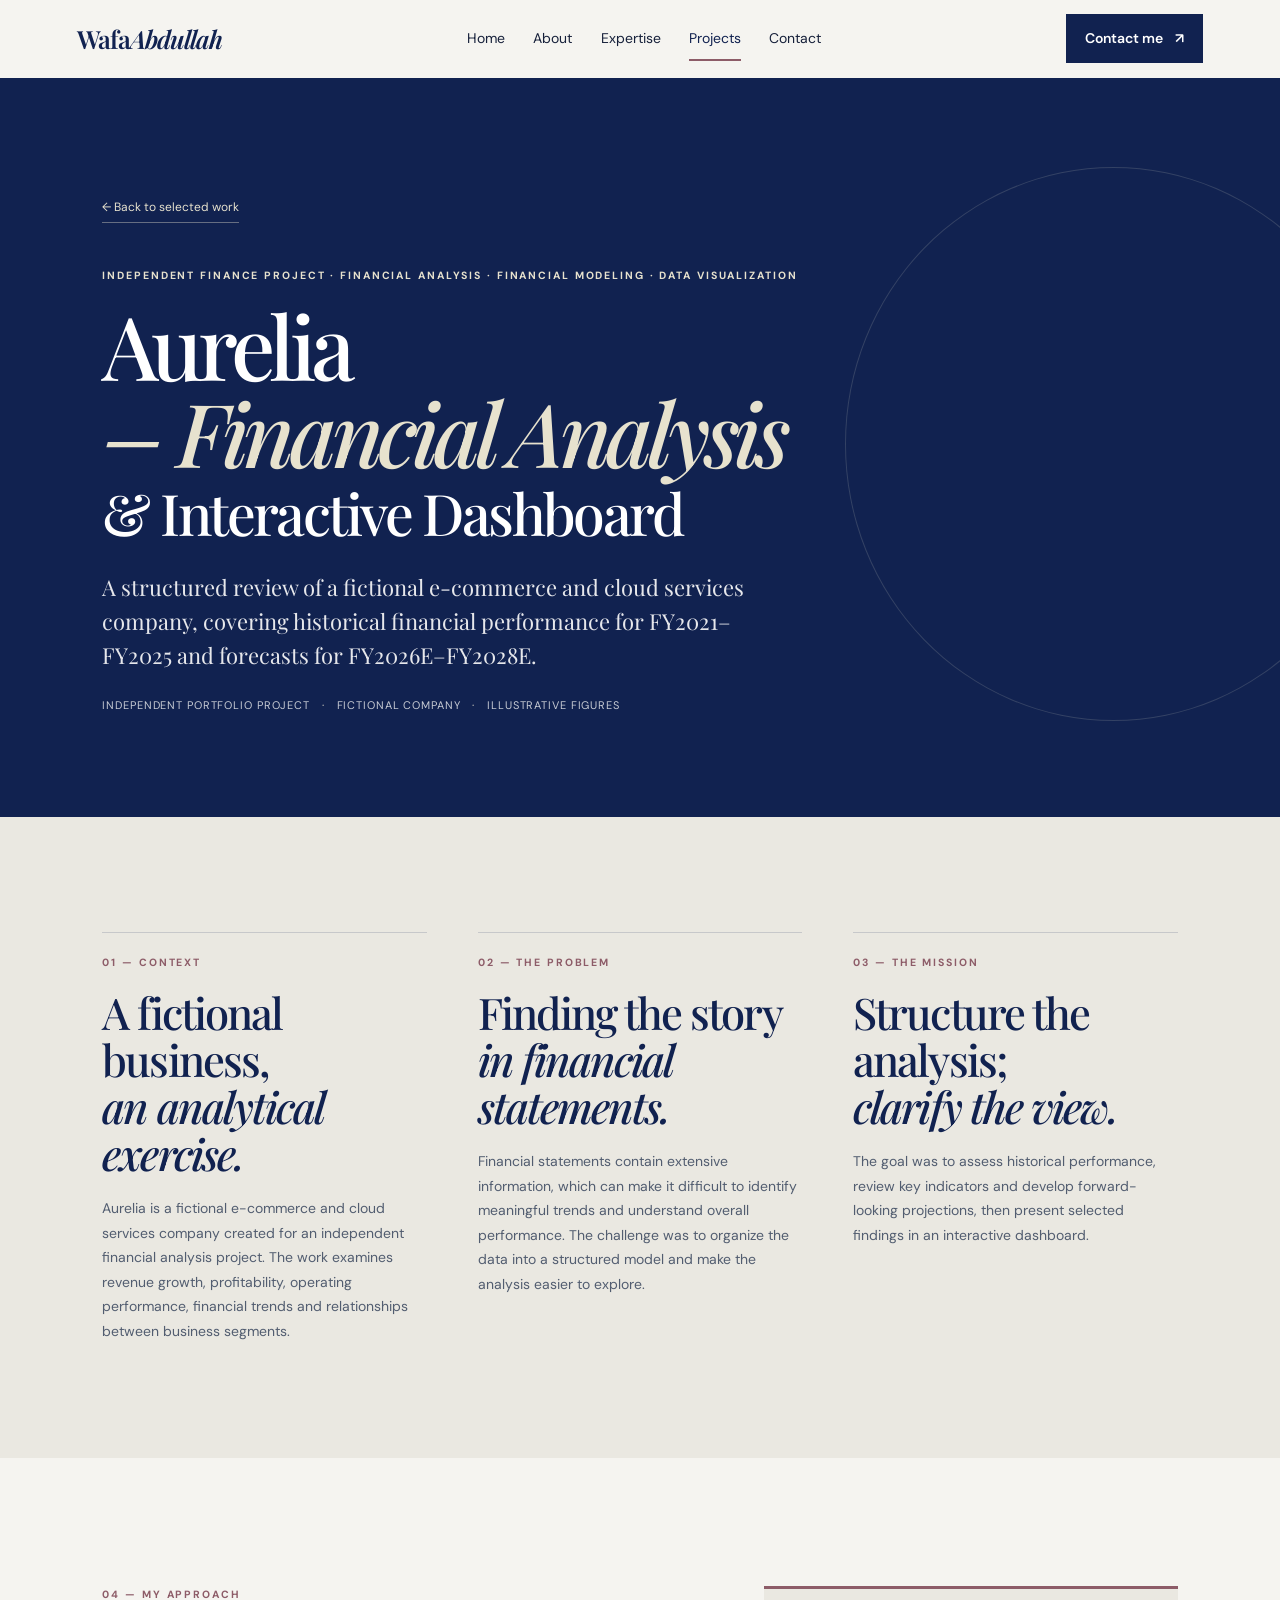
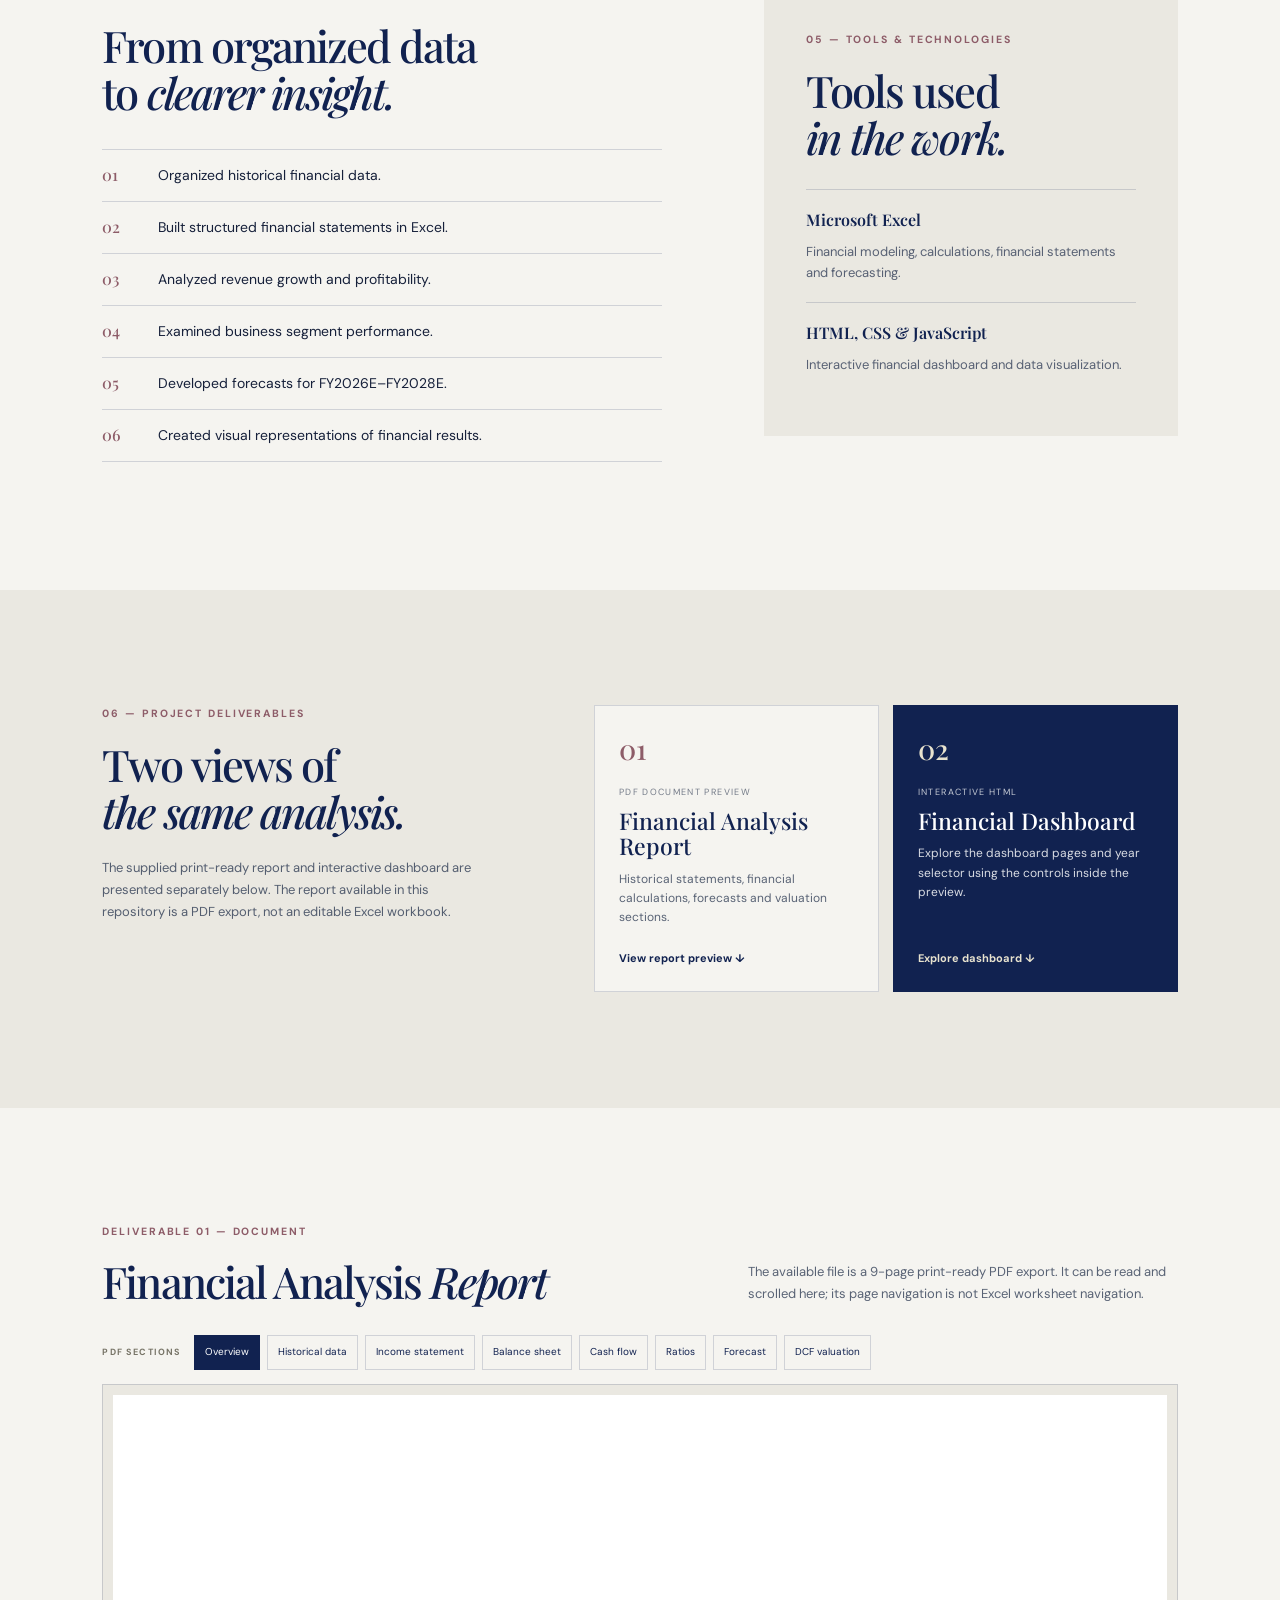
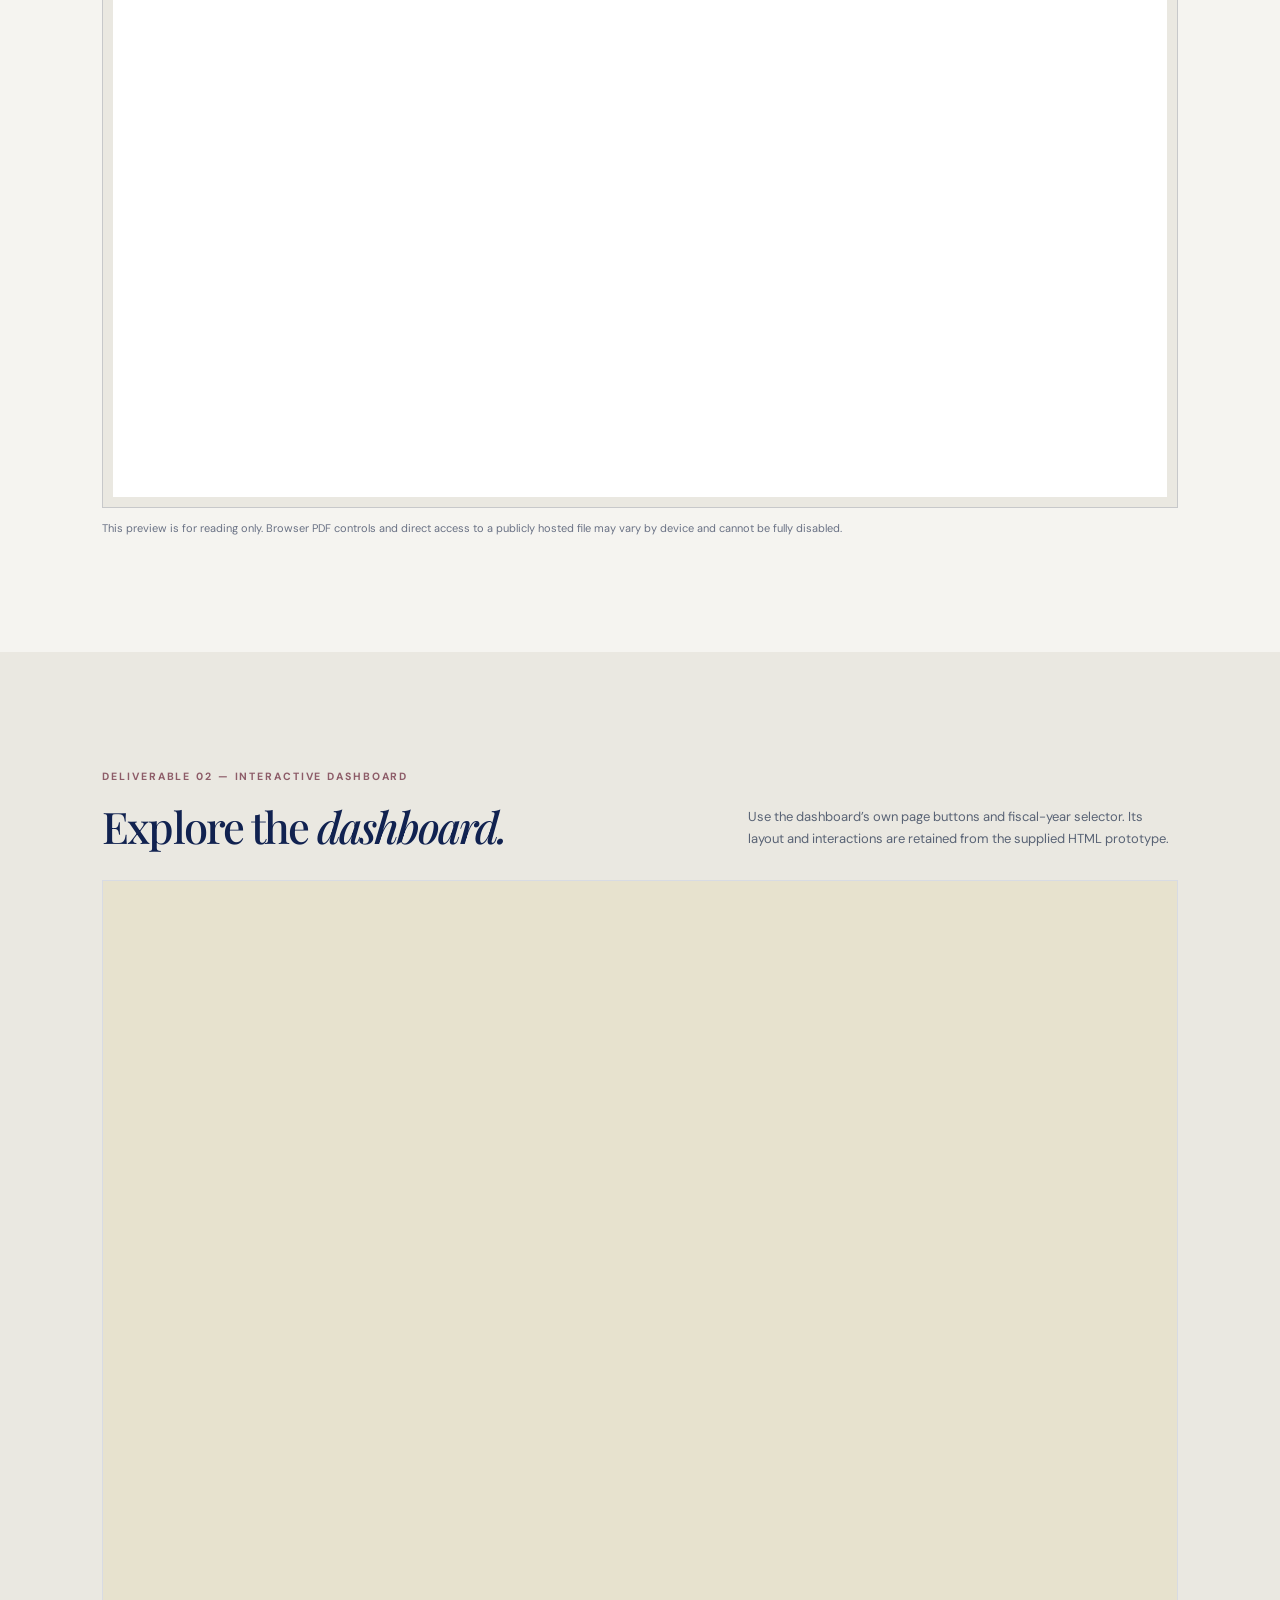
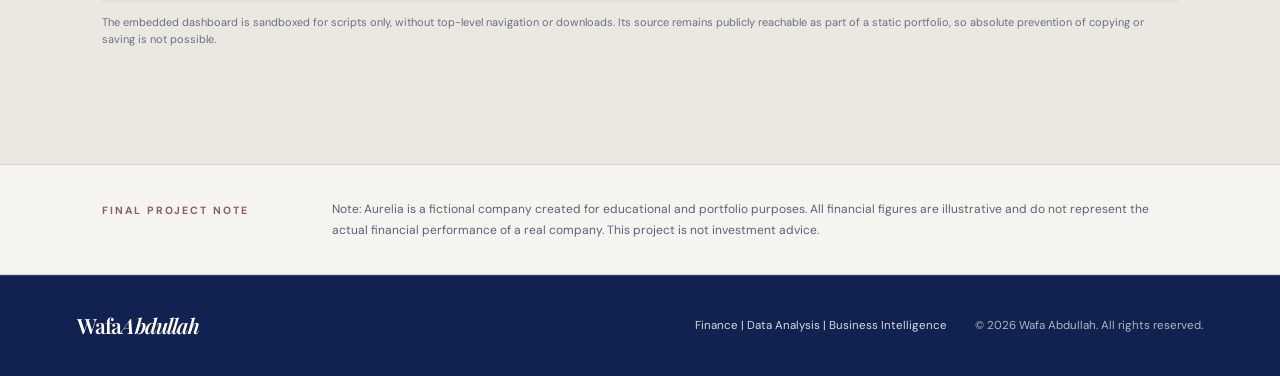
==== aurelia.html @ cee21c0c "Add Aurelia finance project and previews" ====
<!doctype html>
<html lang="en">
<head>
  <meta charset="UTF-8" />
  <meta name="viewport" content="width=device-width, initial-scale=1.0" />
  <meta name="description" content="Aurelia — an independent financial analysis and interactive dashboard project by Wafa Abdullah." />
  <meta name="theme-color" content="#112250" />
  <link rel="icon" href="data:image/svg+xml,%3Csvg xmlns='http://www.w3.org/2000/svg' viewBox='0 0 100 100'%3E%3Crect width='100' height='100' rx='16' fill='%23112250'/%3E%3Ctext x='50' y='62' text-anchor='middle' font-family='Georgia' font-size='45' fill='%23E7E2CE'%3EWA%3C/text%3E%3C/svg%3E" />
  <title>Aurelia — Financial Analysis &amp; Interactive Dashboard | Wafa Abdullah</title>
  <link rel="preconnect" href="https://fonts.googleapis.com" />
  <link rel="preconnect" href="https://fonts.gstatic.com" crossorigin />
  <link href="https://fonts.googleapis.com/css2?family=DM+Sans:opsz,wght@9..40,400;9..40,500;9..40,600;9..40,700&family=Playfair+Display:ital,wght@0,500;0,600;0,700;1,500&display=swap" rel="stylesheet" />
  <link rel="stylesheet" href="style.css" />
  <link rel="stylesheet" href="aurelia.css" />
</head>
<body class="aurelia-page">
  <a class="skip-link" href="#main">Skip to content</a>
  <header class="site-header" id="top">
    <a class="brand" href="index.html" aria-label="Wafa Abdullah, home">Wafa <span>Abdullah</span></a>
    <button class="menu-toggle" type="button" aria-expanded="false" aria-controls="project-nav"><span></span><span></span><span></span><span class="sr-only">Open menu</span></button>
    <nav id="project-nav" aria-label="Primary navigation">
      <a href="index.html#home">Home</a><a href="index.html#about">About</a><a href="index.html#expertise">Expertise</a><a class="active" href="index.html#projects">Projects</a><a href="index.html#contact">Contact</a>
    </nav>
    <a class="header-contact" href="index.html#contact">Contact me <span aria-hidden="true">↗</span></a>
  </header>

  <main id="main">
    <section class="aurelia-hero" aria-labelledby="project-title">
      <div class="aurelia-hero-inner">
        <a class="aurelia-back" href="index.html#projects">← Back to selected work</a>
        <p class="eyebrow light">Independent finance project · Financial Analysis · Financial Modeling · Data Visualization</p>
        <h1 id="project-title">Aurelia <em>– Financial Analysis</em><span>&amp; Interactive Dashboard</span></h1>
        <p class="aurelia-lead">A structured review of a fictional e-commerce and cloud services company, covering historical financial performance for FY2021–FY2025 and forecasts for FY2026E–FY2028E.</p>
        <p class="aurelia-context-line">Independent portfolio project <span>·</span> Fictional company <span>·</span> Illustrative figures</p>
      </div>
    </section>

    <section class="aurelia-overview" aria-label="Project context, problem and mission">
      <article><p class="eyebrow">01 — Context</p><h2>A fictional business,<br /><em>an analytical exercise.</em></h2><p>Aurelia is a fictional e-commerce and cloud services company created for an independent financial analysis project. The work examines revenue growth, profitability, operating performance, financial trends and relationships between business segments.</p></article>
      <article><p class="eyebrow">02 — The Problem</p><h2>Finding the story<br /><em>in financial statements.</em></h2><p>Financial statements contain extensive information, which can make it difficult to identify meaningful trends and understand overall performance. The challenge was to organize the data into a structured model and make the analysis easier to explore.</p></article>
      <article><p class="eyebrow">03 — The Mission</p><h2>Structure the analysis;<br /><em>clarify the view.</em></h2><p>The goal was to assess historical performance, review key indicators and develop forward-looking projections, then present selected findings in an interactive dashboard.</p></article>
    </section>

    <section class="aurelia-method" aria-label="Project approach and tools">
      <div class="aurelia-method-copy">
        <p class="eyebrow">04 — My Approach</p>
        <h2>From organized data<br />to <em>clearer insight.</em></h2>
        <ol class="approach-list">
          <li><span>01</span>Organized historical financial data.</li>
          <li><span>02</span>Built structured financial statements in Excel.</li>
          <li><span>03</span>Analyzed revenue growth and profitability.</li>
          <li><span>04</span>Examined business segment performance.</li>
          <li><span>05</span>Developed forecasts for FY2026E–FY2028E.</li>
          <li><span>06</span>Created visual representations of financial results.</li>
        </ol>
      </div>
      <aside class="tools-panel">
        <p class="eyebrow">05 — Tools &amp; Technologies</p>
        <h2>Tools used<br /><em>in the work.</em></h2>
        <div class="tool-item"><span>Microsoft Excel</span><p>Financial modeling, calculations, financial statements and forecasting.</p></div>
        <div class="tool-item"><span>HTML, CSS &amp; JavaScript</span><p>Interactive financial dashboard and data visualization.</p></div>
      </aside>
    </section>

    <section class="aurelia-deliverables" aria-labelledby="deliverables-title">
      <div class="aurelia-section-heading"><p class="eyebrow">06 — Project Deliverables</p><h2 id="deliverables-title">Two views of<br /><em>the same analysis.</em></h2><p>The supplied print-ready report and interactive dashboard are presented separately below. The report available in this repository is a PDF export, not an editable Excel workbook.</p></div>
      <div class="deliverable-cards">
        <a class="deliverable-card" href="#workbook-preview"><span class="deliverable-number">01</span><span class="deliverable-type">PDF document preview</span><strong>Financial Analysis Report</strong><span>Historical statements, financial calculations, forecasts and valuation sections.</span><span class="deliverable-link">View report preview ↓</span></a>
        <a class="deliverable-card deliverable-card-dark" href="#dashboard"><span class="deliverable-number">02</span><span class="deliverable-type">Interactive HTML</span><strong>Financial Dashboard</strong><span>Explore the dashboard pages and year selector using the controls inside the preview.</span><span class="deliverable-link">Explore dashboard ↓</span></a>
      </div>
    </section>

    <section class="preview-section workbook-section" id="workbook-preview" aria-labelledby="workbook-title">
      <div class="preview-heading">
        <div><p class="eyebrow">Deliverable 01 — Document</p><h2 id="workbook-title">Financial Analysis <em>Report</em></h2></div>
        <p>The available file is a 9-page print-ready PDF export. It can be read and scrolled here; its page navigation is not Excel worksheet navigation.</p>
      </div>
      <div class="pdf-page-nav" role="group" aria-label="Navigate PDF sections">
        <span>PDF sections</span>
        <button type="button" data-pdf-page="1" aria-pressed="true">Overview</button>
        <button type="button" data-pdf-page="2" aria-pressed="false">Historical data</button>
        <button type="button" data-pdf-page="4" aria-pressed="false">Income statement</button>
        <button type="button" data-pdf-page="5" aria-pressed="false">Balance sheet</button>
        <button type="button" data-pdf-page="6" aria-pressed="false">Cash flow</button>
        <button type="button" data-pdf-page="7" aria-pressed="false">Ratios</button>
        <button type="button" data-pdf-page="8" aria-pressed="false">Forecast</button>
        <button type="button" data-pdf-page="9" aria-pressed="false">DCF valuation</button>
      </div>
      <div class="pdf-frame-shell">
        <iframe id="workbook-pdf" class="pdf-frame" src="assets/aurelia/financial-analysis.pdf#page=1&amp;toolbar=0&amp;navpanes=0" title="Aurelia financial analysis report PDF preview" loading="lazy" referrerpolicy="same-origin"></iframe>
      </div>
      <p class="preview-caption">This preview is for reading only. Browser PDF controls and direct access to a publicly hosted file may vary by device and cannot be fully disabled.</p>
    </section>

    <section class="preview-section dashboard-section" id="dashboard" aria-labelledby="dashboard-title">
      <div class="preview-heading">
        <div><p class="eyebrow">Deliverable 02 — Interactive dashboard</p><h2 id="dashboard-title">Explore the <em>dashboard.</em></h2></div>
        <p>Use the dashboard’s own page buttons and fiscal-year selector. Its layout and interactions are retained from the supplied HTML prototype.</p>
      </div>
      <div class="dashboard-viewport">
        <iframe class="dashboard-frame" src="assets/aurelia/dashboard.html" title="Interactive Aurelia financial dashboard" loading="lazy" sandbox="allow-scripts" referrerpolicy="no-referrer"></iframe>
      </div>
      <p class="preview-caption">The embedded dashboard is sandboxed for scripts only, without top-level navigation or downloads. Its source remains publicly reachable as part of a static portfolio, so absolute prevention of copying or saving is not possible.</p>
    </section>

    <section class="aurelia-note" aria-label="Project disclaimer">
      <p class="eyebrow">Final Project Note</p>
      <p>Note: Aurelia is a fictional company created for educational and portfolio purposes. All financial figures are illustrative and do not represent the actual financial performance of a real company. This project is not investment advice.</p>
    </section>
  </main>

  <footer class="aurelia-footer"><a class="brand" href="index.html">Wafa <span>Abdullah</span></a><p>Finance | Data Analysis | Business Intelligence</p><p>© <span id="year"></span> Wafa Abdullah. All rights reserved.</p></footer>

  <script>
    const menuButton = document.querySelector('.menu-toggle');
    const projectNav = document.getElementById('project-nav');
    menuButton.addEventListener('click', () => {
      const open = projectNav.classList.toggle('open');
      menuButton.setAttribute('aria-expanded', String(open));
    });
    projectNav.querySelectorAll('a').forEach(link => link.addEventListener('click', () => {
      projectNav.classList.remove('open');
      menuButton.setAttribute('aria-expanded', 'false');
    }));
    document.querySelector('.site-header').classList.toggle('scrolled', window.scrollY > 10);
    window.addEventListener('scroll', () => document.querySelector('.site-header').classList.toggle('scrolled', window.scrollY > 10), { passive: true });
    document.getElementById('year').textContent = new Date().getFullYear();
    const pdf = document.getElementById('workbook-pdf');
    document.querySelectorAll('[data-pdf-page]').forEach(button => button.addEventListener('click', () => {
      const page = button.dataset.pdfPage;
      pdf.src = `assets/aurelia/financial-analysis.pdf#page=${page}&toolbar=0&navpanes=0`;
      document.querySelectorAll('[data-pdf-page]').forEach(item => item.setAttribute('aria-pressed', String(item === button)));
    }));
  </script>
</body>
</html>
---- style.css ----
/* ==========================================================================
   Wafa Abdullah — portfolio design system
   Palette: light beige ground, dark navy type, muted dark-pink accent
   ========================================================================== */

:root {
  --navy: #112250;
  --navy-deep: #0b1838;
  --sapphire: #3b507d;
  --beige: #f5f4f0;
  --champagne: #e7e2ce;
  --taupe: #beb7a7;
  --rose: #8d5061;          /* muted dark pink accent */
  --rose-deep: #76404f;
  --rose-soft: rgba(141, 80, 97, .16);
  --ink: #16203a;
  --muted: #586174;
  --serif: "Playfair Display", Georgia, "Times New Roman", serif;
  --sans: "DM Sans", Arial, Helvetica, sans-serif;
  --line: rgba(17, 34, 80, .16);
  --shadow: 0 15px 40px rgba(17, 34, 80, .08);
  --header-h: 78px;
  --gutter: clamp(20px, 6vw, 120px);
}

*,
*::before,
*::after { box-sizing: border-box; }

html {
  scroll-behavior: smooth;
  -webkit-text-size-adjust: 100%;
  scroll-padding-top: calc(var(--header-h) + 18px);
}

section[id] { scroll-margin-top: calc(var(--header-h) + 18px); }

body {
  margin: 0;
  background: var(--beige);
  color: var(--ink);
  font-family: var(--sans);
  font-size: 16px;
  line-height: 1.65;
  overflow-x: hidden;
  -webkit-font-smoothing: antialiased;
  text-rendering: optimizeLegibility;
}

img, picture, svg { max-width: 100%; }
img { height: auto; }

a { color: inherit; text-decoration: none; }
button { font: inherit; color: inherit; }

h1, h2, h3, p { margin-top: 0; }
h1, h2, h3 { text-wrap: balance; }
p { text-wrap: pretty; }

:where(a, button, summary):focus-visible {
  outline: 3px solid var(--rose);
  outline-offset: 4px;
  border-radius: 2px;
}

.skip-link {
  position: absolute;
  left: -999px;
  z-index: 1000;
  background: #fff;
  color: var(--navy);
  padding: 12px 16px;
}
.skip-link:focus { left: 12px; top: 12px; }

.sr-only {
  position: absolute;
  width: 1px; height: 1px;
  padding: 0; margin: -1px;
  overflow: hidden;
  clip: rect(0, 0, 0, 0);
  white-space: nowrap;
  border: 0;
}

/* ------------------------------- header --------------------------------- */

.site-header {
  min-height: var(--header-h);
  display: flex;
  align-items: center;
  gap: 20px;
  padding: 0 var(--gutter);
  padding-top: env(safe-area-inset-top);
  position: sticky;
  top: 0;
  z-index: 100;
  background: rgba(245, 244, 240, .95);
  -webkit-backdrop-filter: blur(12px);
  backdrop-filter: blur(12px);
  border-bottom: 1px solid transparent;
  transition: border-color .25s ease, box-shadow .25s ease;
}
.site-header.scrolled {
  border-bottom-color: var(--line);
  box-shadow: 0 8px 24px rgba(17, 34, 80, .05);
}

.brand {
  display: inline-flex;
  align-items: center;
  min-height: 44px;
  font: 600 25px/1.1 var(--serif);
  letter-spacing: -.04em;
  color: var(--navy);
  white-space: nowrap;
}
.brand span { font-style: italic; }

.site-header nav {
  display: flex;
  gap: clamp(16px, 2.2vw, 36px);
  margin: auto;
}
.site-header nav a {
  font-size: 14px;
  position: relative;
  display: inline-flex;
  align-items: center;
  min-height: 44px;
  padding: 0;
  transition: color .2s ease;
}
.site-header nav a::after {
  content: "";
  position: absolute;
  bottom: 0; left: 0;
  width: 0; height: 1.5px;
  background: var(--rose);
  transition: width .25s ease;
}
.site-header nav a:hover,
.site-header nav a.active { color: var(--navy); }
.site-header nav a:hover::after,
.site-header nav a.active::after { width: 100%; }

.header-contact,
.btn {
  display: inline-flex;
  align-items: center;
  justify-content: center;
  gap: 12px;
  background: var(--navy);
  color: #fff;
  padding: 12px 18px;
  min-height: 46px;
  font-size: 14px;
  font-weight: 600;
  border: 1px solid var(--navy);
  transition: background .25s ease, border-color .25s ease, transform .25s ease;
}
.header-contact:hover,
.btn:hover {
  background: var(--sapphire);
  border-color: var(--sapphire);
  transform: translateY(-2px);
}
.header-contact { white-space: nowrap; }

.menu-toggle {
  display: none;
  background: none;
  border: 0;
  color: var(--navy);
  padding: 11px 10px;
  min-width: 44px;
  min-height: 44px;
  margin-left: auto;
  cursor: pointer;
  border-radius: 4px;
}
.menu-toggle span:not(.sr-only) {
  display: block;
  width: 25px;
  height: 1.75px;
  background: currentColor;
  margin: 5px 0;
  transition: transform .25s ease, opacity .2s ease;
}
.menu-toggle[aria-expanded="true"] span:nth-child(1) { transform: translateY(6.75px) rotate(45deg); }
.menu-toggle[aria-expanded="true"] span:nth-child(2) { opacity: 0; }
.menu-toggle[aria-expanded="true"] span:nth-child(3) { transform: translateY(-6.75px) rotate(-45deg); }

/* -------------------------------- hero ---------------------------------- */

.hero {
  background: var(--navy);
  color: #fff;
  position: relative;
  display: grid;
  grid-template-columns: minmax(0, 1.04fr) minmax(380px, .96fr);
  align-items: center;
  gap: clamp(28px, 4vw, 56px);
  padding: clamp(48px, 7vw, 104px) var(--gutter) clamp(56px, 8vw, 112px);
  overflow: hidden;
}
.hero-grid {
  position: absolute;
  inset: 0;
  background:
    linear-gradient(rgba(231, 226, 206, .045) 1px, transparent 1px),
    linear-gradient(90deg, rgba(231, 226, 206, .045) 1px, transparent 1px);
  background-size: 64px 64px;
  -webkit-mask-image: linear-gradient(to right, #000, transparent 82%);
  mask-image: linear-gradient(to right, #000, transparent 82%);
  pointer-events: none;
}
.hero-copy,
.hero-visual { position: relative; z-index: 1; min-width: 0; }

.eyebrow {
  font-size: 10.5px;
  text-transform: uppercase;
  letter-spacing: .18em;
  font-weight: 700;
  color: var(--rose);
  margin: 0 0 18px;
}
.eyebrow.light { color: var(--champagne); }

h1 {
  font: 500 clamp(50px, 6.6vw, 96px)/.92 var(--serif);
  letter-spacing: -.06em;
  margin: 0;
  color: #fff;
}
h1 em, h2 em { font-style: italic; font-weight: 500; }
h1 em { color: #fff; }

.hero-rule {
  width: 62px;
  border-top: 1.5px solid var(--rose);
  opacity: .9;
  margin: 26px 0;
}
.hero-role {
  font: 400 clamp(17px, 1.7vw, 21px)/1.4 var(--serif);
  color: var(--champagne);
  max-width: 46ch;
  margin-bottom: 20px;
}
.hero-text {
  max-width: 50ch;
  color: #e6e6e4;
  font-size: 15px;
  line-height: 1.72;
  margin-bottom: 0;
}
.hero-actions {
  margin-top: 30px;
  display: flex;
  flex-wrap: wrap;
  align-items: center;
  gap: 22px;
}
.btn-accent {
  background: var(--champagne);
  color: var(--navy);
  border-color: var(--champagne);
  padding: 14px 20px;
}
.btn-accent:hover { background: #fff; border-color: #fff; }

.text-link {
  font-size: 14px;
  font-weight: 700;
  border-bottom: 1px solid var(--navy);
  min-height: 44px;
  padding: 6px 0;
  display: inline-flex;
  align-items: center;
  gap: 10px;
  transition: gap .2s ease, border-color .2s ease;
}
.text-link:hover { gap: 15px; }
.text-link.light { border-color: var(--champagne); color: var(--champagne); }

.hero-social {
  display: flex;
  gap: 10px;
  margin-top: 34px;
}
.hero-social a {
  width: 44px;
  height: 44px;
  display: inline-flex;
  align-items: center;
  justify-content: center;
  border: 1px solid rgba(231, 226, 206, .35);
  color: var(--champagne);
  font-size: 15px;
  font-weight: 700;
  transition: background .22s ease, border-color .22s ease, color .22s ease;
}
.hero-social a:hover,
.hero-social a:focus-visible {
  background: var(--rose);
  border-color: var(--rose);
  color: #fff;
}

.hero-visual {
  display: flex;
  align-items: center;
  justify-content: center;
  padding: 14px 14px 96px;
  min-height: 0;
  isolation: isolate;
}
.hero-visual picture { display: block; max-width: 100%; }

.profile-photo {
  display: block;
  width: min(318px, 100%);
  height: auto;
  aspect-ratio: 31 / 40;
  object-fit: cover;
  object-position: 50% 2%;
  border-radius: 50% 50% 0 0 / 42% 42% 0 0;
  outline: 1px solid rgba(231, 226, 206, .6);
  outline-offset: 10px;
  box-shadow: 0 24px 55px rgba(0, 0, 0, .28);
  background: #d8d2c4;
}

.chart-card {
  position: absolute;
  background: rgba(245, 244, 240, .97);
  color: var(--navy);
  padding: 14px 15px;
  box-shadow: var(--shadow);
}
.chart-main {
  width: min(255px, 66%);
  right: 0;
  bottom: 22px;
  z-index: 2;
  animation: float 6s ease-in-out infinite;
  border-top: 2px solid var(--rose);
}
.chart-label {
  font-size: 9.5px;
  text-transform: uppercase;
  letter-spacing: .15em;
  font-weight: 700;
  margin-bottom: 4px;
  color: var(--rose);
}
.chart-main svg { width: 100%; height: auto; display: block; }
.grid-lines path { stroke: rgba(17, 34, 80, .12); stroke-width: 1; }
.area { fill: rgba(59, 80, 125, .13); }
.chart-line { fill: none; stroke: var(--sapphire); stroke-width: 3; }
.chart-dots circle { fill: var(--champagne); stroke: var(--navy); stroke-width: 2; }
.chart-years {
  font-size: 8px;
  display: flex;
  justify-content: space-between;
  color: #6a7182;
  margin-top: 2px;
}

.data-note {
  position: absolute;
  left: 0;
  bottom: 22px;
  display: flex;
  gap: 10px;
  align-items: flex-end;
  color: var(--champagne);
  font-size: 11px;
  letter-spacing: .05em;
  line-height: 1.35;
  z-index: 2;
}
.note-num { font: 500 34px/.8 var(--serif); color: var(--taupe); }

/* ---------------------------- intro strip -------------------------------- */

.intro-strip {
  display: grid;
  grid-template-columns: repeat(3, minmax(0, 1fr)) auto;
  gap: clamp(18px, 3vw, 36px);
  align-items: center;
  padding: 26px var(--gutter);
  border-bottom: 1px solid var(--line);
  background: linear-gradient(to bottom, #f8f7f4, var(--beige));
}
.intro-strip div { display: flex; flex-direction: column; gap: 3px; min-width: 0; }
.intro-strip span {
  font-size: 10px;
  letter-spacing: .12em;
  text-transform: uppercase;
  color: var(--rose);
  font-weight: 600;
}
.intro-strip strong { font: 500 16px/1.35 var(--serif); color: var(--navy); }
.download-cv {
  font-size: 13px;
  font-weight: 700;
  white-space: nowrap;
  display: inline-flex;
  align-items: center;
  gap: 8px;
  min-height: 44px;
  padding: 0 2px;
  border-bottom: 1px solid var(--rose-soft);
  color: var(--navy);
  transition: border-color .2s ease, color .2s ease;
}
.download-cv:hover { border-bottom-color: var(--rose); color: var(--rose); }
.download-cv span { font-size: 19px; line-height: 1; }

/* ------------------------------- sections -------------------------------- */

.section { padding: clamp(64px, 9vw, 132px) var(--gutter); }

.section-heading h2,
.contact h2 {
  font: 500 clamp(34px, 4.6vw, 62px)/1.04 var(--serif);
  letter-spacing: -.05em;
  margin: 0;
  color: var(--navy);
}

/* -------------------------------- about ---------------------------------- */

.about {
  display: grid;
  grid-template-columns: minmax(0, .85fr) minmax(0, 1fr);
  column-gap: clamp(32px, 10%, 150px);
  row-gap: clamp(44px, 6vw, 70px);
}
.about-content { max-width: 570px; }
.lead {
  font: 500 clamp(20px, 2vw, 25px)/1.4 var(--serif);
  color: var(--sapphire);
  letter-spacing: -.01em;
}
.about-content p:not(.lead) { color: var(--muted); }
.about-content .text-link { margin-top: 8px; }

.capability-row {
  grid-column: 1 / -1;
  display: grid;
  grid-template-columns: repeat(4, minmax(0, 1fr));
  border-top: 1px solid var(--line);
  border-bottom: 1px solid var(--line);
}
.capability-row article {
  padding: 26px 24px 26px 0;
  border-right: 1px solid var(--line);
  min-width: 0;
}
.capability-row article + article { padding-left: 24px; }
.capability-row article:last-child { border-right: 0; }
.capability-row span { color: var(--rose); font: 500 16px var(--serif); }
.capability-row h3 {
  font: 500 clamp(19px, 1.8vw, 22px)/1.2 var(--serif);
  margin: 18px 0 8px;
  color: var(--navy);
}
.capability-row p { font-size: 13.5px; line-height: 1.6; margin: 0; color: var(--muted); }

/* ------------------------------- expertise ------------------------------- */

.expertise {
  background: #eae8e1;
  display: grid;
  grid-template-columns: minmax(0, .75fr) minmax(0, 1.25fr);
  gap: clamp(32px, 8%, 120px);
  align-items: start;
}
.expertise-list { min-width: 0; }
.expertise-list details { border-top: 1px solid var(--line); }
.expertise-list details:last-child { border-bottom: 1px solid var(--line); }
.expertise-list summary {
  list-style: none;
  cursor: pointer;
  display: grid;
  grid-template-columns: 44px minmax(0, 1fr) 24px;
  align-items: center;
  gap: 4px;
  padding: 20px 0;
  min-height: 56px;
  transition: color .2s ease;
}
.expertise-list summary::-webkit-details-marker { display: none; }
.expertise-list summary:hover h3 { color: var(--rose); }
.expertise-list summary span { font: 500 15px var(--serif); color: var(--rose); }
.expertise-list summary h3 {
  font: 500 clamp(21px, 2.2vw, 27px)/1.2 var(--serif);
  margin: 0;
  color: var(--navy);
  transition: color .2s ease;
}
.expertise-list summary i {
  font-style: normal;
  font-size: 22px;
  line-height: 1;
  justify-self: end;
  color: var(--rose);
  transition: transform .25s ease;
}
.expertise-list details[open] summary i { transform: rotate(45deg); }
.detail-content {
  padding: 0 0 24px 44px;
  color: #4f5a6e;
  font-size: 14px;
}
.detail-content p { max-width: 58ch; margin-bottom: 16px; }
.tags { display: flex; flex-wrap: wrap; gap: 7px; }
.tags span {
  border: 1px solid rgba(17, 34, 80, .22);
  font-size: 11px;
  padding: 6px 9px;
  color: var(--navy);
  background: rgba(255, 255, 255, .35);
}

/* -------------------------------- projects ------------------------------- */

.projects-top {
  display: flex;
  align-items: flex-end;
  justify-content: space-between;
  gap: 30px;
  margin-bottom: clamp(32px, 4vw, 52px);
}
.project-filters {
  display: flex;
  flex-wrap: wrap;
  justify-content: flex-end;
  gap: 8px;
  max-width: 620px;
}
.filter {
  background: transparent;
  border: 1px solid var(--line);
  padding: 10px 13px;
  min-height: 44px;
  color: var(--navy);
  cursor: pointer;
  font-size: 11.5px;
  font-weight: 600;
  transition: background .2s ease, border-color .2s ease, color .2s ease;
}
.filter:hover { border-color: var(--rose); color: var(--rose); }
.filter.active {
  background: var(--rose);
  border-color: var(--rose);
  color: #fff;
}

.projects-grid {
  display: grid;
  grid-template-columns: repeat(3, minmax(0, 1fr));
  gap: 18px;
}
.project {
  border: 1px solid var(--line);
  background: rgba(255, 255, 255, .3);
  display: flex;
  flex-direction: column;
  min-width: 0;
  transition: box-shadow .3s ease, transform .3s ease, border-color .3s ease;
}
.project:hover {
  box-shadow: var(--shadow);
  transform: translateY(-5px);
  border-color: rgba(141, 80, 97, .3);
}
.empty-state {
  grid-column: 1 / -1;
  margin: 0;
  padding: 40px 24px;
  text-align: center;
  color: var(--muted);
  font-size: 14px;
  border: 1px dashed var(--line);
}
.project.featured {
  grid-column: span 2;
  display: grid;
  grid-template-columns: minmax(0, 1.05fr) minmax(0, .95fr);
  background: var(--navy);
  color: #fff;
  border: 0;
}
.project.featured .project-visual { order: 2; background: #e1ddd2; min-height: 100%; }

.project-visual {
  min-height: 190px;
  padding: 22px;
  position: relative;
  overflow: hidden;
  background: var(--champagne);
}
.project-visual .mini-label {
  font-size: 10px;
  text-transform: uppercase;
  letter-spacing: .15em;
  font-weight: 700;
  color: var(--navy);
}
.visual-bars {
  position: absolute;
  left: 25px; right: 25px; bottom: 25px;
  height: 112px;
  display: flex;
  align-items: flex-end;
  gap: 13px;
}
.visual-bars i { background: var(--navy); width: 18%; opacity: .85; }
.visual-bars i:nth-child(1) { height: 42%; }
.visual-bars i:nth-child(2) { height: 76%; background: var(--sapphire); }
.visual-bars i:nth-child(3) { height: 58%; }
.visual-bars i:nth-child(4) { height: 90%; background: var(--rose); }
.visual-bars i:nth-child(5) { height: 68%; }
.visual-grid {
  position: absolute;
  inset: 36px 24px 24px;
  background:
    linear-gradient(rgba(17, 34, 80, .12) 1px, transparent 1px),
    linear-gradient(90deg, rgba(17, 34, 80, .12) 1px, transparent 1px);
  background-size: 23px 23px;
}

.project-body {
  padding: 24px 22px;
  display: flex;
  flex-direction: column;
  flex: 1;
  min-width: 0;
}
.project-category {
  font-size: 10px;
  text-transform: uppercase;
  letter-spacing: .15em;
  color: var(--rose);
  font-weight: 700;
  text-transform: uppercase;
}
.featured .project-category { color: var(--champagne); }
.project h3 {
  font: 500 clamp(22px, 2.1vw, 27px)/1.16 var(--serif);
  letter-spacing: -.035em;
  margin: 12px 0 10px;
  color: var(--navy);
}
.featured h3 { color: #fff; }
.project p { font-size: 13.5px; line-height: 1.6; color: var(--muted); margin-bottom: 0; }
.featured p { color: #e2e4e8; }
.project-tools {
  display: flex;
  gap: 6px;
  flex-wrap: wrap;
  margin-top: auto;
  padding-top: 18px;
}
.project-tools span {
  font-size: 10px;
  padding: 5px 7px;
  border: 1px solid var(--line);
  color: var(--navy);
}
.featured .project-tools span {
  border-color: rgba(231, 226, 206, .4);
  color: var(--champagne);
}
.project-actions {
  display: flex;
  flex-wrap: wrap;
  gap: 18px;
  margin-top: 18px;
  font-size: 12.5px;
  font-weight: 700;
}
.project-actions a {
  border-bottom: 1px solid currentColor;
  padding-bottom: 2px;
  min-height: 44px;
  color: var(--navy);
  display: inline-flex;
  align-items: center;
  gap: 6px;
  transition: color .2s ease;
}
.project-actions a:hover { color: var(--rose); }
.featured .project-actions a { color: #fff; }
.featured .project-actions a:hover { color: var(--champagne); }

/* ------------------------------- analytics ------------------------------- */

.analytics { background: var(--navy); color: #fff; }
.analytics-intro {
  display: grid;
  grid-template-columns: minmax(0, 1fr) minmax(0, 1fr);
  grid-template-rows: auto auto;
  column-gap: clamp(24px, 8%, 110px);
  align-items: end;
  margin-bottom: clamp(32px, 4vw, 50px);
}
.analytics-intro > .eyebrow { grid-column: 1; }
.analytics-intro > h2 { grid-column: 1; grid-row: 2; color: #fff; }
.analytics-intro > p:last-child {
  grid-column: 2;
  grid-row: 2;
  color: #d7d9df;
  max-width: 50ch;
  font-size: 14px;
  margin-bottom: 0;
}
.analytics-board {
  background: #f0eee8;
  color: var(--navy);
  padding: clamp(18px, 3vw, 40px);
}
.board-header {
  display: flex;
  justify-content: space-between;
  flex-wrap: wrap;
  gap: 8px 14px;
  border-bottom: 1px solid var(--line);
  padding-bottom: 14px;
  font-size: 10px;
  text-transform: uppercase;
  letter-spacing: .12em;
  font-weight: 700;
  color: #6d7482;
}
.kpi-row {
  display: grid;
  grid-template-columns: repeat(3, minmax(0, 1fr));
  border-bottom: 1px solid var(--line);
}
.kpi-row > div { padding: 22px 18px 22px 0; min-width: 0; }
.kpi-row > div + div { padding-left: 22px; border-left: 1px solid var(--line); }
.kpi-row span,
.kpi-row small {
  display: block;
  font-size: 10px;
  text-transform: uppercase;
  letter-spacing: .1em;
  color: #687184;
}
.kpi-row strong {
  font: 500 clamp(30px, 3.6vw, 42px)/1.2 var(--serif);
  display: block;
  margin: 6px 0;
}
.kpi-row strong b { font-weight: 500; }
.large-chart { padding-top: 26px; }
.chart-title {
  display: flex;
  justify-content: space-between;
  align-items: center;
  flex-wrap: wrap;
  gap: 10px;
  font: 500 17px var(--serif);
}
.legend { font: 500 10px var(--sans); letter-spacing: .04em; color: #5c6575; }
.legend i {
  display: inline-block;
  width: 14px; height: 2px;
  background: var(--sapphire);
  vertical-align: middle;
  margin: 0 4px 2px 12px;
}
.legend .line-two { background: var(--rose); }
.large-chart svg {
  width: 100%;
  height: clamp(170px, 26vw, 270px);
  margin-top: 12px;
  display: block;
}
.chart-grid path { stroke: rgba(17, 34, 80, .12); stroke-width: 1; }
.revenue-area { fill: rgba(59, 80, 125, .14); }
.revenue-line,
.margin-line { fill: none; stroke: var(--sapphire); stroke-width: 3; }
.margin-line { stroke: var(--rose); stroke-dasharray: 7 7; opacity: .85; }
.point-set circle { fill: var(--champagne); stroke: var(--navy); stroke-width: 2; }
.chart-axis {
  display: flex;
  justify-content: space-between;
  gap: 2px;
  font-size: 10px;
  color: #687184;
  margin-top: 6px;
}

/* ------------------------------ credentials ------------------------------ */

.credentials {
  display: grid;
  grid-template-columns: minmax(0, .8fr) minmax(0, 1.2fr);
  gap: clamp(32px, 8%, 120px);
  align-items: start;
}
.credentials-wrap {
  display: grid;
  grid-template-columns: minmax(0, .8fr) minmax(0, 1.2fr);
  gap: 24px;
  min-width: 0;
}
.education-card {
  background: var(--champagne);
  padding: 26px;
  display: flex;
  flex-direction: column;
  border-top: 3px solid var(--rose);
}
.education-card h3 {
  font: 500 clamp(23px, 2.2vw, 28px)/1.18 var(--serif);
  margin: 22px 0 10px;
  color: var(--navy);
}
.education-card > p:not(.eyebrow) { font-size: 13.5px; color: #4f5664; }
.education-meta {
  margin-top: auto;
  padding-top: 16px;
  border-top: 1px solid rgba(17, 34, 80, .2);
  display: flex;
  justify-content: space-between;
  flex-wrap: wrap;
  gap: 6px 10px;
  font-size: 11.5px;
  font-weight: 700;
  color: var(--navy);
}
.cert-list { min-width: 0; }
.cert-list article {
  display: grid;
  grid-template-columns: 36px minmax(0, 1fr);
  gap: 4px;
  border-top: 1px solid var(--line);
  padding: 14px 0;
}
.cert-list article:last-child { border-bottom: 1px solid var(--line); }
.cert-list span { font: 500 14px var(--serif); color: var(--rose); }
.cert-list h3 { font-size: 14.5px; margin: 0; font-weight: 700; line-height: 1.4; color: var(--navy); }
.cert-list p { font-size: 12.5px; color: #697287; margin: 3px 0 0; }

/* -------------------------------- contact -------------------------------- */

.contact {
  background: var(--sapphire);
  color: #fff;
  padding: clamp(64px, 9vw, 132px) var(--gutter);
}
.contact-grid {
  display: grid;
  grid-template-columns: minmax(0, 1fr) minmax(0, 1fr);
  gap: clamp(32px, 8%, 120px);
}
.contact h2 { color: #fff; }
.contact .eyebrow { color: var(--champagne); }
.contact-grid > div > p:last-child {
  max-width: 46ch;
  color: #e1e4ec;
  margin-top: 24px;
  margin-bottom: 0;
}
.contact-details { min-width: 0; }
.contact-details a {
  display: grid;
  grid-template-columns: 84px minmax(0, 1fr) auto;
  gap: 14px;
  align-items: center;
  padding: 16px 0;
  min-height: 60px;
  border-top: 1px solid rgba(231, 226, 206, .3);
  transition: padding-left .2s ease, background .2s ease;
}
.contact-details a:last-child { border-bottom: 1px solid rgba(231, 226, 206, .3); }
.contact-details a:hover { padding-left: 8px; }
.contact-details span {
  font-size: 10px;
  letter-spacing: .12em;
  text-transform: uppercase;
  color: var(--champagne);
}
.contact-details strong {
  font: 500 clamp(14px, 1.4vw, 16px) var(--serif);
  overflow-wrap: anywhere;
  min-width: 0;
}
.contact-details i { font-style: normal; color: var(--champagne); }

/* -------------------------------- footer --------------------------------- */

footer {
  background: var(--navy);
  color: #fff;
  padding: 28px var(--gutter);
  padding-bottom: calc(28px + env(safe-area-inset-bottom));
  display: grid;
  grid-template-columns: auto minmax(0, 1fr) auto;
  align-items: center;
  gap: 12px 28px;
  border-top: 1px solid rgba(231, 226, 206, .18);
}
footer .brand { color: #fff; font-size: 21px; }
footer p { margin: 0; font-size: 11.5px; color: #d7dae1; }
footer p:last-child { color: #aeb5c2; }

/* ------------------------------- animation ------------------------------- */

.reveal {
  opacity: 0;
  transform: translateY(18px);
  transition: opacity .65s ease, transform .65s ease;
}
.reveal.visible { opacity: 1; transform: none; }

@keyframes float { 50% { transform: translateY(-9px); } }

/* ==========================================================================
   Responsive — tablet landscape / small laptop
   ========================================================================== */

@media (min-width: 901px) and (max-width: 1180px) {
  :root { --gutter: 5vw; }
  .site-header { gap: 14px; }
  .site-header nav { gap: 15px; }
  .site-header nav a { font-size: 13px; }
  .header-contact { padding-inline: 12px; font-size: 13px; }
  .hero { grid-template-columns: minmax(0, 1fr) minmax(300px, .85fr); }
  .credentials { grid-template-columns: 1fr; }
  .credentials-wrap { grid-template-columns: minmax(0, .8fr) minmax(0, 1.2fr); }
}

/* ==========================================================================
   Responsive — tablet portrait
   ========================================================================== */

@media (max-width: 900px) {
  :root { --header-h: 72px; --gutter: 32px; }

  .hero {
    grid-template-columns: minmax(0, 1.1fr) minmax(0, .9fr);
    gap: 26px;
    align-items: center;
    padding-block: 56px 64px;
  }
  .hero-visual { padding: 12px 12px 80px; }
  .profile-photo { width: min(250px, 100%); }
  .chart-main { width: min(220px, 78%); bottom: 14px; padding: 12px; }
  .data-note { display: none; }
  .hero-role { font-size: 17px; }
  .hero-text { font-size: 14.5px; }

  .intro-strip { grid-template-columns: repeat(2, minmax(0, 1fr)); gap: 18px 26px; }
  .download-cv { justify-self: start; }

  .about,
  .expertise,
  .credentials { grid-template-columns: 1fr; }
  .about { row-gap: 40px; }
  .about-content { max-width: 100%; }
  .credentials-wrap { grid-template-columns: minmax(0, .9fr) minmax(0, 1.1fr); }

  .capability-row article { padding: 20px 18px 20px 0; }
  .capability-row article + article { padding-left: 18px; }

  .projects-top { align-items: flex-start; flex-direction: column; gap: 24px; }
  .project-filters { justify-content: flex-start; max-width: 100%; }

  .analytics-intro { column-gap: 40px; }
  .analytics-intro > p:last-child { margin-top: 20px; }

  .contact-grid { gap: 44px; }
  footer { grid-template-columns: auto minmax(0, 1fr); row-gap: 6px; }
  footer p:last-child { grid-column: 1 / -1; }
}

/* ==========================================================================
   Responsive — phones (iPhone)
   ========================================================================== */

@media (max-width: 700px) {
  :root { --header-h: 64px; --gutter: 22px; }

  body { font-size: 15.5px; }

  .site-header { padding-inline: 20px; }
  .brand { font-size: 21px; }
  .header-contact { display: none; }
  .menu-toggle { display: block; }

  .site-header nav {
    display: none;
    position: absolute;
    top: 100%;
    left: 0;
    right: 0;
    margin: 0;
    padding: 10px 20px 18px;
    background: var(--beige);
    border-bottom: 1px solid var(--line);
    border-top: 1px solid var(--line);
    box-shadow: 0 18px 30px rgba(17, 34, 80, .1);
    flex-direction: column;
    gap: 0;
    max-height: calc(100vh - var(--header-h));
    overflow-y: auto;
    -webkit-overflow-scrolling: touch;
  }
  .site-header nav.open { display: flex; }
  .site-header nav a {
    padding: 13px 0;
    min-height: 48px;
    display: flex;
    align-items: center;
    font-size: 15px;
    border-bottom: 1px solid rgba(17, 34, 80, .08);
  }
  .site-header nav a:last-child { border-bottom: 0; }
  .site-header nav a::after { display: none; }
  .site-header nav a.active { color: var(--rose); font-weight: 600; }

  /* Hero: single column, photo centred beneath the copy */
  .hero {
    grid-template-columns: minmax(0, 1fr);
    gap: 34px;
    padding: 40px 22px 52px;
  }
  h1 { font-size: clamp(46px, 13vw, 62px); letter-spacing: -.05em; }
  .hero-rule { margin: 22px 0; }
  .hero-role { font-size: 17px; max-width: 34ch; }
  .hero-text { font-size: 14.5px; max-width: 100%; }
  .hero-actions { margin-top: 26px; gap: 18px; }
  .hero-actions .btn { flex: 1 1 auto; min-width: 190px; }
  .hero-social { margin-top: 28px; }
  .hero-social a { width: 46px; height: 46px; }

  .hero-visual {
    width: 100%;
    max-width: 360px;
    margin-inline: auto;
    padding: 12px 10px 92px;
  }
  .profile-photo {
    width: min(268px, 82%);
    outline-offset: 8px;
    margin-inline: auto;
  }
  .chart-main {
    width: min(202px, 70%);
    right: 0;
    bottom: 8px;
    padding: 11px 12px;
  }
  .chart-label { font-size: 8.5px; }
  .chart-years { font-size: 7px; }

  .intro-strip { padding: 22px; gap: 16px 20px; }
  .intro-strip strong { font-size: 15px; }
  .download-cv { min-height: 46px; }

  .section { padding: 60px 22px; }
  .section-heading h2,
  .contact h2 { font-size: clamp(31px, 8.6vw, 44px); }

  .lead { font-size: 20px; }

  .capability-row { grid-template-columns: repeat(2, minmax(0, 1fr)); }
  .capability-row article { padding: 18px 14px 18px 0; }
  .capability-row article + article { padding-left: 14px; }
  .capability-row article:nth-child(2n) { border-right: 0; padding-right: 0; }
  .capability-row article:nth-child(2) { padding-left: 14px; }
  .capability-row article:nth-child(odd) { padding-left: 0; }
  .capability-row article:nth-child(n + 3) { border-top: 1px solid var(--line); }
  .capability-row h3 { margin-top: 12px; }

  .expertise-list summary { grid-template-columns: 34px minmax(0, 1fr) 20px; padding: 17px 0; }
  .expertise-list summary h3 { font-size: 20px; }
  .expertise-list summary i { font-size: 20px; }
  .detail-content { padding: 0 0 20px 34px; font-size: 13.5px; }
  .tags span { font-size: 10.5px; padding: 5px 8px; }

  .project-filters {
    gap: 8px;
    margin-inline: 0;
    padding: 0;
    overflow: visible;
    flex-wrap: wrap;
    max-width: 100%;
  }
  .filter { flex: 0 0 auto; min-height: 44px; padding: 10px 14px; }

  .projects-grid { grid-template-columns: minmax(0, 1fr); gap: 16px; }
  .project.featured {
    grid-column: span 1;
    display: flex;
    flex-direction: column;
  }
  .project.featured .project-visual { order: 0; min-height: 180px; }
  .project-visual { min-height: 170px; }
  .project-body { padding: 22px 20px; }
  .project h3 { font-size: 23px; }
  .project-actions { gap: 14px; font-size: 13px; }
  .project-actions a { min-height: 44px; align-items: center; }

  .analytics-intro { display: block; }
  .analytics-intro > p:last-child { margin-top: 20px; max-width: 100%; }
  .analytics-board { padding: 18px 16px; }
  .board-header { font-size: 9px; letter-spacing: .1em; }
  .kpi-row { grid-template-columns: minmax(0, 1fr); }
  .kpi-row > div { padding: 14px 0; }
  .kpi-row > div + div { border-left: 0; border-top: 1px solid var(--line); padding-left: 0; }
  .kpi-row strong { font-size: 30px; margin: 4px 0; }
  .chart-title { font-size: 14px; }
  .legend { display: none; }
  .chart-axis { font-size: 9px; }

  .credentials-wrap { grid-template-columns: minmax(0, 1fr); gap: 20px; }
  .education-card { padding: 22px; min-height: 0; }
  .education-card h3 { margin-top: 18px; }
  .education-meta { margin-top: 20px; }

  .contact { padding: 60px 22px; }
  .contact-grid { gap: 36px; }
  .contact-details a { grid-template-columns: 72px minmax(0, 1fr) auto; gap: 12px; }
  .contact-details a:hover { padding-left: 0; }
  .contact-grid > div > p:last-child { margin-top: 18px; }

  footer {
    grid-template-columns: minmax(0, 1fr);
    gap: 6px;
    padding: 24px 22px calc(24px + env(safe-area-inset-bottom));
  }
  footer .brand { font-size: 19px; }
  footer p:last-child { grid-column: auto; }
}

/* ==========================================================================
   Responsive — narrow phones (iPhone SE / mini)
   ========================================================================== */

@media (max-width: 420px) {
  :root { --gutter: 18px; }

  h1 { font-size: clamp(42px, 12.5vw, 54px); }
  .site-header { padding-inline: 18px; }
  .section { padding: 52px 18px; }
  .hero { padding: 34px 18px 46px; }
  .contact { padding: 52px 18px; }
  .intro-strip { padding: 20px 18px; }

  .hero-actions .btn { width: 100%; min-width: 0; }
  .profile-photo { width: min(240px, 84%); }
  .chart-main { width: min(178px, 74%); padding: 10px; }

  .contact-details a {
    grid-template-columns: minmax(0, 1fr) auto;
    row-gap: 2px;
    padding: 14px 0;
  }
  .contact-details span { grid-column: 1 / -1; }
  .contact-details strong { font-size: 14px; }

  .capability-row { grid-template-columns: minmax(0, 1fr); }
  .capability-row article,
  .capability-row article + article,
  .capability-row article:nth-child(2) { padding: 16px 0; border-right: 0; }
  .capability-row article + article { border-top: 1px solid var(--line); }

  footer { padding: 22px 18px calc(22px + env(safe-area-inset-bottom)); }
}

/* ---------------------------- reduced motion ----------------------------- */

@media (prefers-reduced-motion: reduce) {
  html { scroll-behavior: auto; }
  *, *::before, *::after {
    animation-duration: .01ms !important;
    animation-iteration-count: 1 !important;
    transition-duration: .01ms !important;
  }
  .reveal { opacity: 1; transform: none; }
  .chart-main { animation: none; }
}
---- aurelia.css ----
.aurelia-page{--rose:#8d5c68;--paper:#f5f4f0}.aurelia-hero{background:var(--navy);color:#fff;padding:clamp(58px,9vw,120px) clamp(22px,8vw,128px) clamp(66px,8vw,108px);position:relative;overflow:hidden}.aurelia-hero:after{content:"";position:absolute;right:-8vw;top:12%;width:42vw;height:75%;border:1px solid rgba(231,226,206,.16);border-radius:50%;pointer-events:none}.aurelia-hero-inner{max-width:1050px;position:relative;z-index:1}.aurelia-back{display:inline-block;color:var(--champagne);font-size:12px;margin-bottom:44px;border-bottom:1px solid rgba(231,226,206,.4);padding-bottom:4px}.aurelia-hero .eyebrow{max-width:800px}.aurelia-hero h1{font:500 clamp(45px,7vw,88px)/.98 var(--serif);letter-spacing:-.06em;max-width:1000px}.aurelia-hero h1 em{display:block;color:var(--champagne)}.aurelia-hero h1 span{display:block;font-size:.65em;letter-spacing:-.045em;margin-top:9px}.aurelia-lead{max-width:660px;margin:30px 0 0;color:#e6e7eb;font:400 clamp(17px,2vw,22px)/1.55 var(--serif)}.aurelia-context-line{margin:24px 0 0;color:#c7cbd4;font-size:11px;letter-spacing:.08em;text-transform:uppercase}.aurelia-context-line span{color:var(--champagne);padding:0 8px}.aurelia-overview{padding:clamp(64px,9vw,118px) clamp(22px,8vw,128px);display:grid;grid-template-columns:repeat(3,minmax(0,1fr));gap:clamp(24px,4vw,58px);background:#eae8e1}.aurelia-overview article{border-top:1px solid var(--line);padding-top:21px}.aurelia-overview h2,.aurelia-method h2,.aurelia-section-heading h2,.preview-heading h2{font:500 clamp(29px,3.4vw,45px)/1.08 var(--serif);letter-spacing:-.045em;color:var(--navy);margin:0 0 19px}.aurelia-overview article p:last-child{color:#525d70;font-size:14px;line-height:1.75;margin:0}.aurelia-method{padding:clamp(72px,10vw,132px) clamp(22px,8vw,128px);display:grid;grid-template-columns:1.15fr .85fr;gap:clamp(40px,8vw,120px);align-items:start}.aurelia-method-copy h2{margin-bottom:33px}.approach-list{padding:0;margin:0;list-style:none;border-top:1px solid var(--line)}.approach-list li{display:grid;grid-template-columns:44px 1fr;gap:12px;padding:14px 0;border-bottom:1px solid var(--line);font-size:14px}.approach-list li span{font:500 16px var(--serif);color:var(--rose)}.tools-panel{background:#eae8e1;padding:clamp(24px,4vw,42px);border-top:3px solid var(--rose)}.tools-panel h2{margin-bottom:28px}.tool-item{padding:18px 0;border-top:1px solid var(--line)}.tool-item>span{font:600 16px var(--serif);color:var(--navy)}.tool-item p{font-size:13px;color:#586174;margin:7px 0 0}.aurelia-deliverables{padding:clamp(68px,9vw,118px) clamp(22px,8vw,128px);background:#eae8e1;display:grid;grid-template-columns:.8fr 1.2fr;gap:clamp(35px,8vw,110px);align-items:start}.aurelia-section-heading>p:last-child{max-width:400px;color:#545e70;font-size:13px;line-height:1.7;margin-top:22px}.deliverable-cards{display:grid;grid-template-columns:repeat(2,minmax(0,1fr));gap:14px}.deliverable-card{background:var(--paper);min-height:270px;padding:24px;display:flex;flex-direction:column;border:1px solid var(--line);transition:transform .2s,box-shadow .2s}.deliverable-card:hover{transform:translateY(-3px);box-shadow:var(--shadow)}.deliverable-number{font:500 28px var(--serif);color:var(--rose)}.deliverable-type{font-size:9px;text-transform:uppercase;letter-spacing:.15em;color:#747b88;margin:18px 0 8px}.deliverable-card strong{font:500 23px/1.1 var(--serif);color:var(--navy)}.deliverable-card>span:nth-last-child(2){font-size:12px;line-height:1.6;color:#596375;margin-top:11px}.deliverable-link{margin-top:auto;padding-top:22px;color:var(--navy);font-size:11px;font-weight:700}.deliverable-card-dark{background:var(--navy);border-color:var(--navy)}.deliverable-card-dark .deliverable-number,.deliverable-card-dark .deliverable-link{color:var(--champagne)}.deliverable-card-dark .deliverable-type{color:#c4c9d3}.deliverable-card-dark strong{color:#fff}.deliverable-card-dark>span:nth-last-child(2){color:#d9dce3}.preview-section{padding:clamp(70px,9vw,118px) clamp(22px,8vw,128px);scroll-margin-top:96px}.preview-heading{display:flex;justify-content:space-between;align-items:end;gap:35px;margin-bottom:30px}.preview-heading h2{margin-bottom:0}.preview-heading>p{max-width:430px;color:#596375;font-size:13px;line-height:1.7;margin:0}.pdf-page-nav{display:flex;align-items:center;gap:7px;flex-wrap:wrap;margin-bottom:14px}.pdf-page-nav>span{font-size:9px;letter-spacing:.13em;text-transform:uppercase;font-weight:700;color:#777467;margin-right:6px}.pdf-page-nav button{border:1px solid var(--line);background:transparent;color:var(--navy);padding:8px 10px;font-size:10px;cursor:pointer}.pdf-page-nav button:hover,.pdf-page-nav button[aria-pressed="true"]{background:var(--navy);color:#fff;border-color:var(--navy)}.pdf-frame-shell{background:#eae8e1;padding:10px;border:1px solid var(--line)}.pdf-frame{display:block;width:100%;height:min(78vh,850px);min-height:520px;border:0;background:#fff}.preview-caption{font-size:11px;color:#697184;margin:12px 0 0;line-height:1.6}.dashboard-section{background:#eae8e1}.dashboard-viewport{overflow:auto;background:#fff;border:1px solid var(--line);overscroll-behavior:contain}.dashboard-frame{display:block;width:100%;min-width:980px;max-width:1280px;height:clamp(552px,56.25vw,720px);margin:0 auto;border:0;background:#e7e2ce}.aurelia-note{padding:34px clamp(22px,8vw,128px);display:grid;grid-template-columns:200px 1fr;gap:30px;border-top:1px solid var(--line);border-bottom:1px solid var(--line);background:var(--paper)}.aurelia-note .eyebrow{margin:3px 0;color:var(--rose)}.aurelia-note p:last-child{max-width:900px;margin:0;font-size:12px;line-height:1.7;color:#596375}.aurelia-footer{grid-template-columns:1fr auto auto}.aurelia-page .site-header.scrolled{box-shadow:0 5px 18px rgba(17,34,80,.05)}@media(max-width:900px){.aurelia-overview{grid-template-columns:1fr;gap:34px}.aurelia-overview article{max-width:720px}.aurelia-method,.aurelia-deliverables{grid-template-columns:1fr;gap:42px}.aurelia-section-heading>p:last-child{max-width:640px}.preview-heading{display:block}.preview-heading>p{margin-top:16px}.deliverable-cards{max-width:760px}}@media(max-width:650px){.aurelia-hero{padding:46px 23px 62px}.aurelia-back{margin-bottom:34px}.aurelia-hero h1{font-size:clamp(43px,13vw,62px)}.aurelia-context-line{font-size:9px;line-height:1.8}.aurelia-context-line span{padding:0 3px}.aurelia-overview,.aurelia-method,.aurelia-deliverables,.preview-section{padding:68px 22px}.deliverable-cards{grid-template-columns:1fr}.deliverable-card{min-height:235px}.pdf-page-nav{align-items:flex-start}.pdf-page-nav>span{width:100%;margin-bottom:4px}.pdf-page-nav button{min-height:38px}.pdf-frame{height:70vh;min-height:480px}.dashboard-frame{margin:0;height:552px}.aurelia-note{grid-template-columns:1fr;gap:10px;padding:27px 22px}.aurelia-footer{grid-template-columns:1fr;gap:10px}}
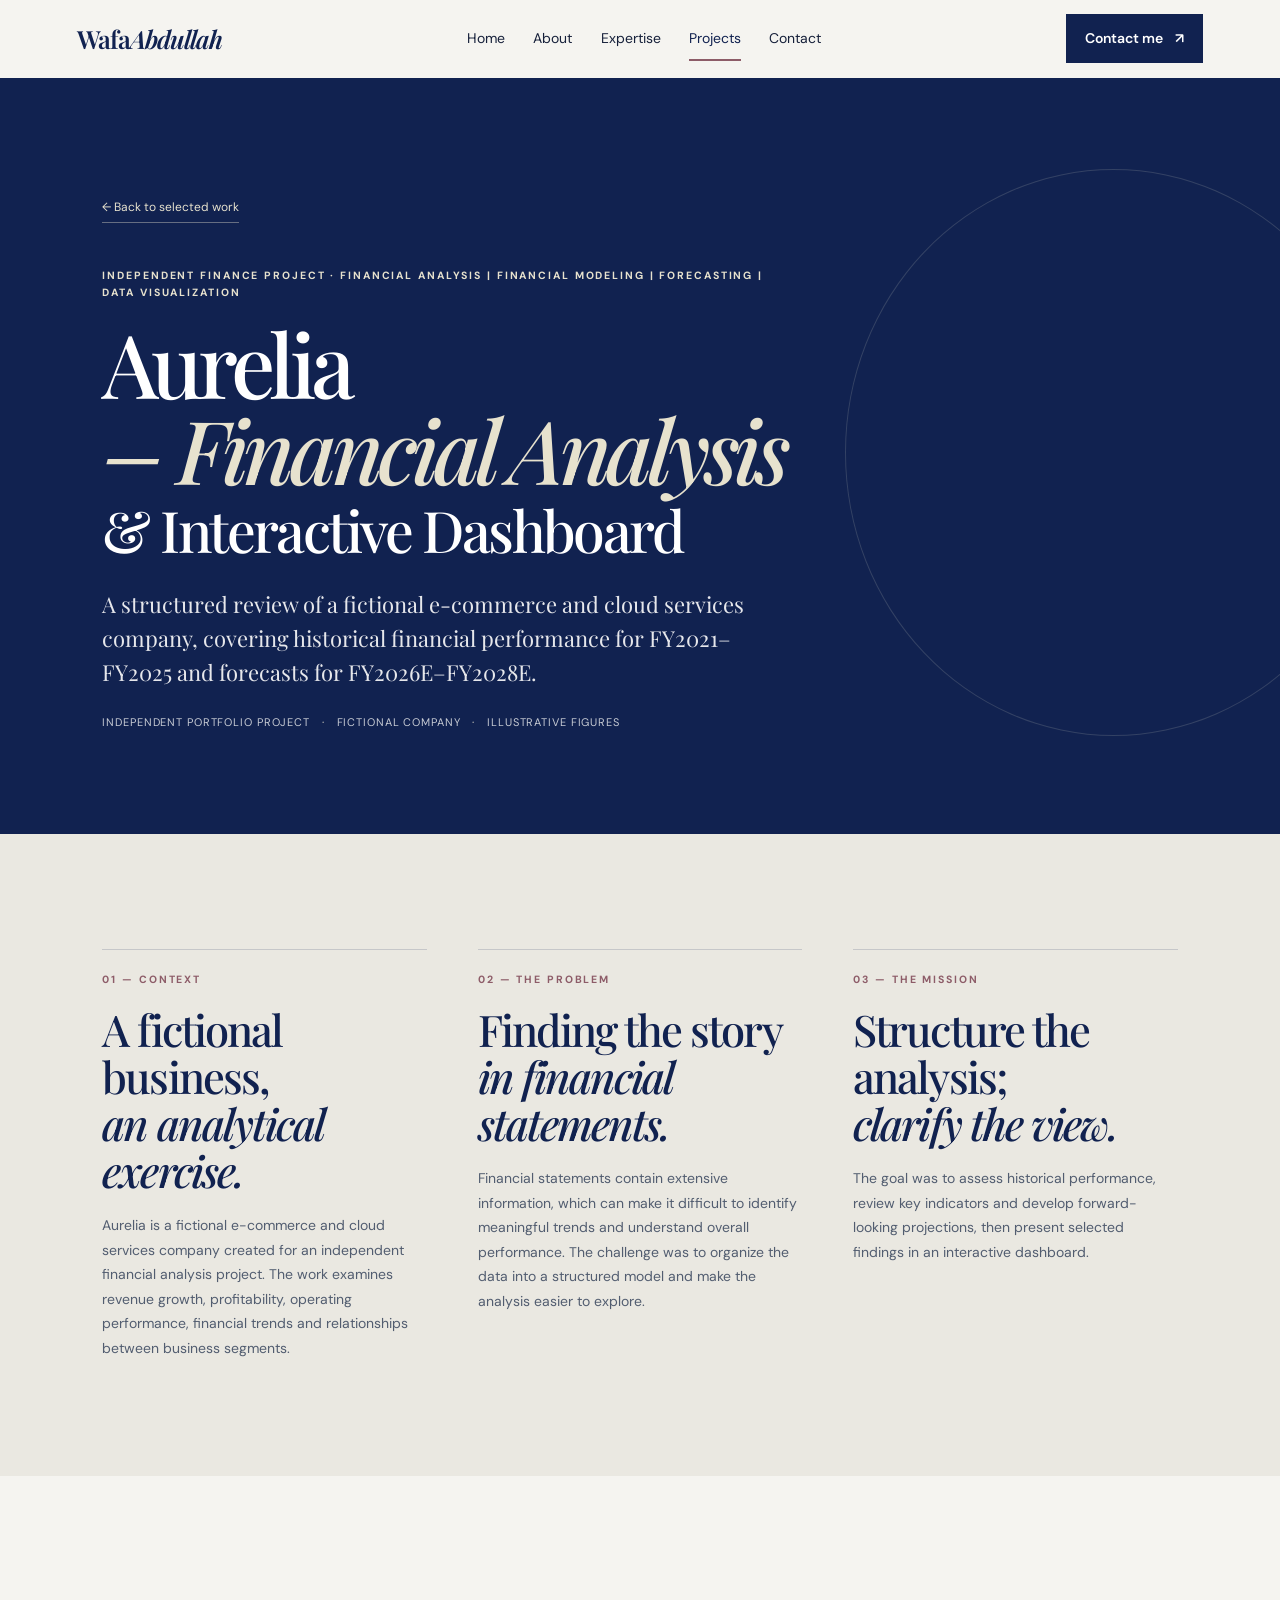
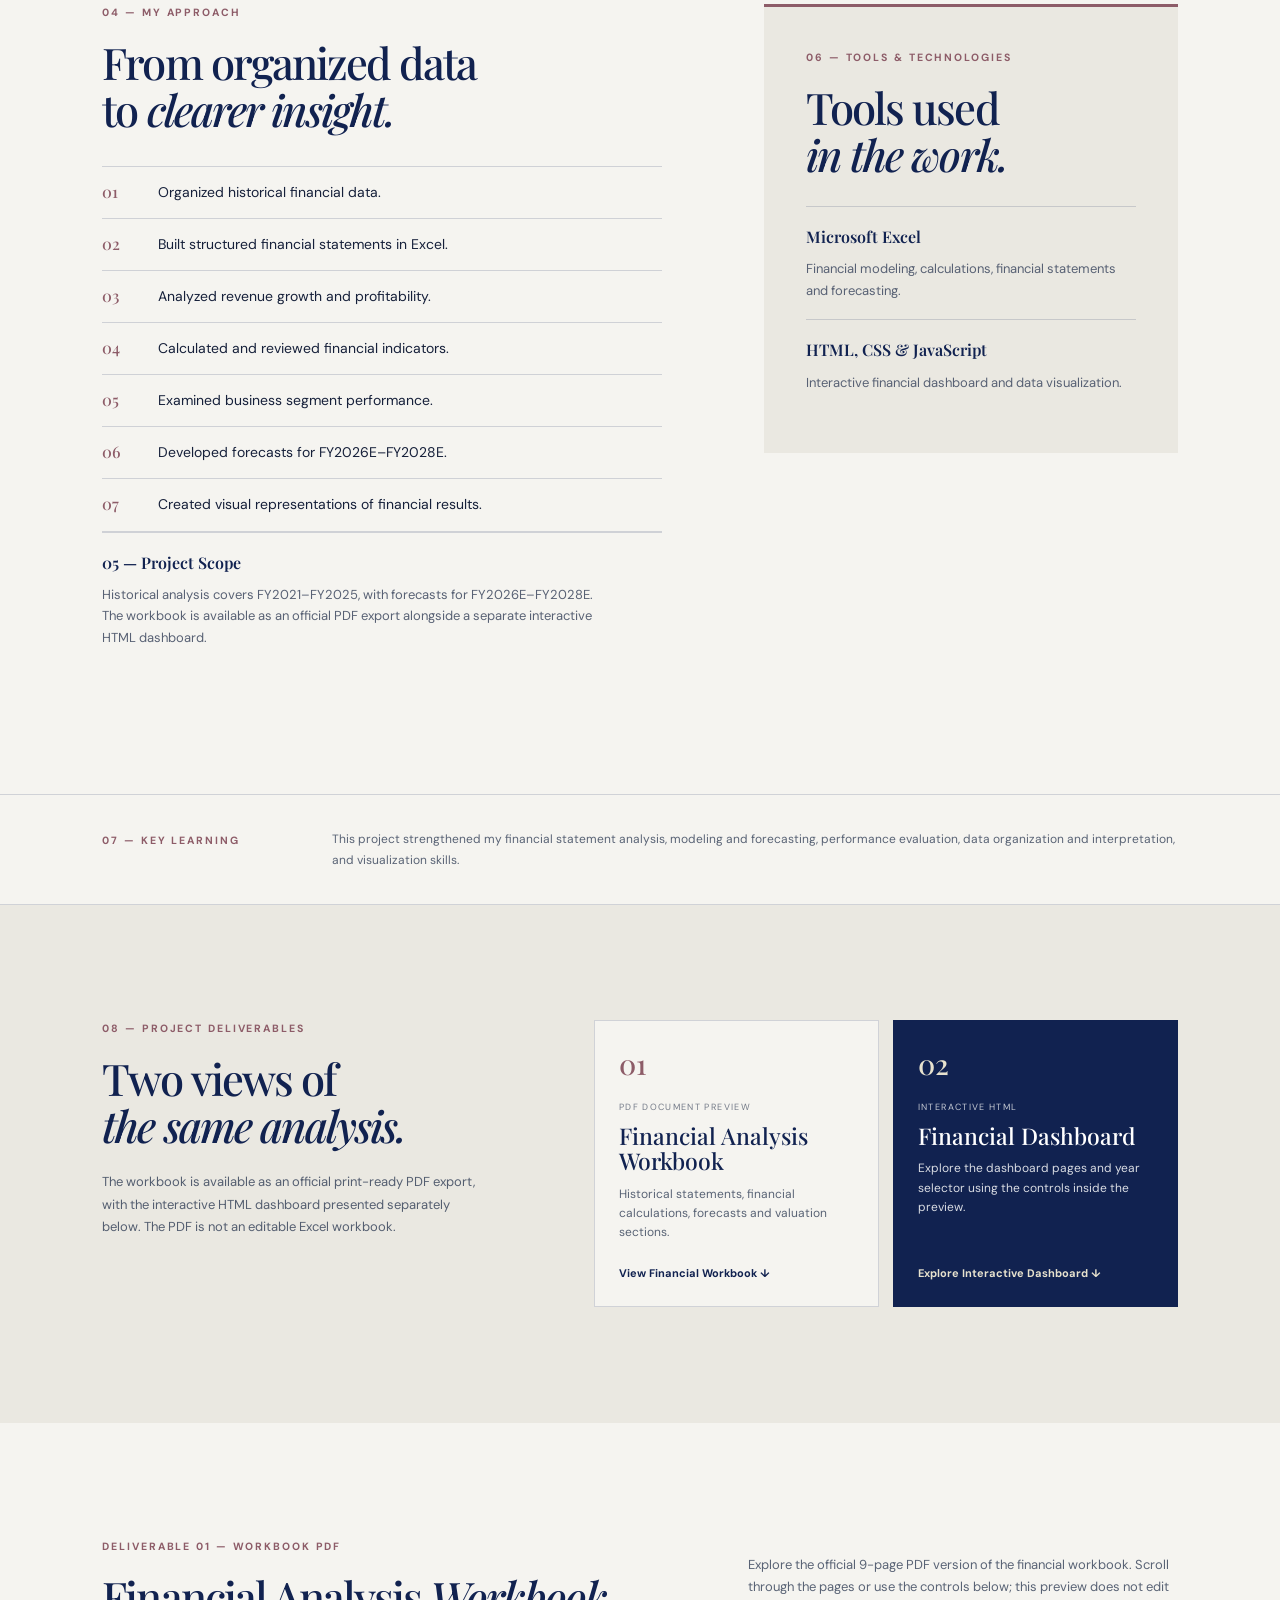
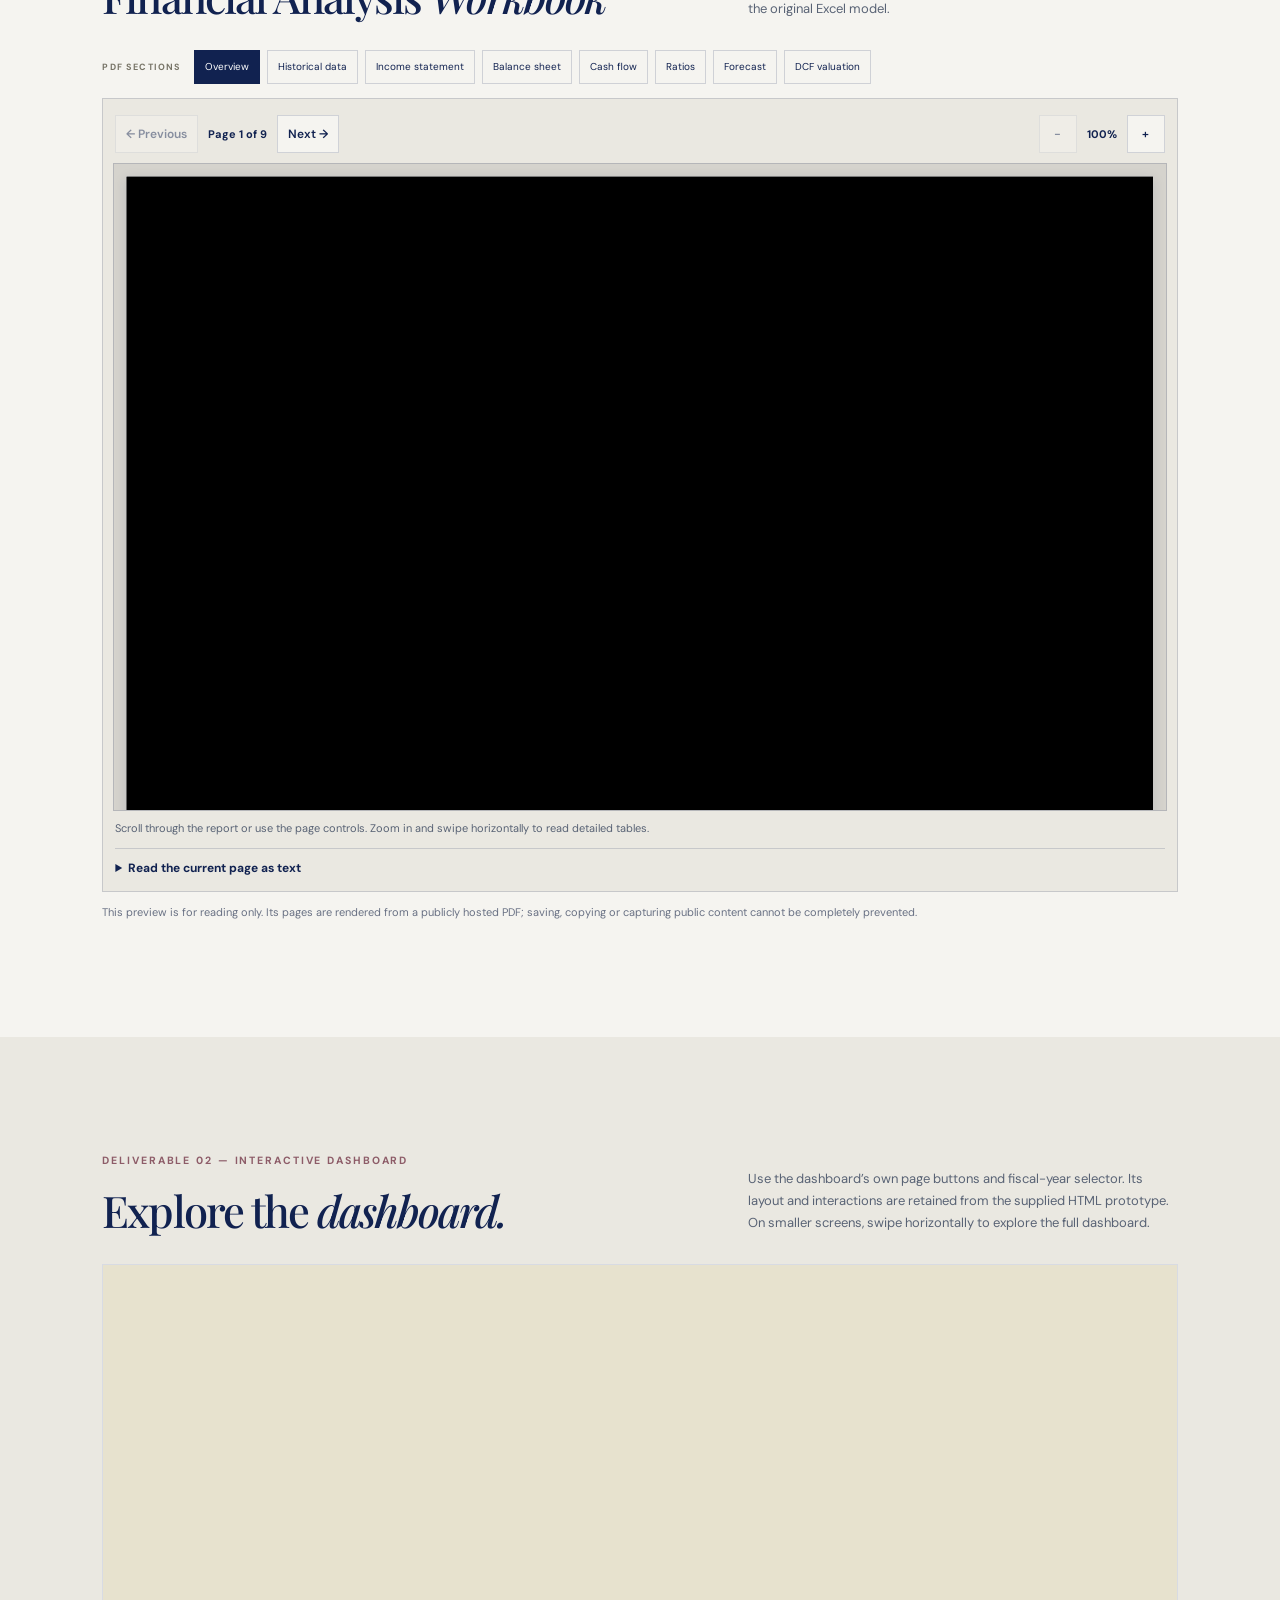
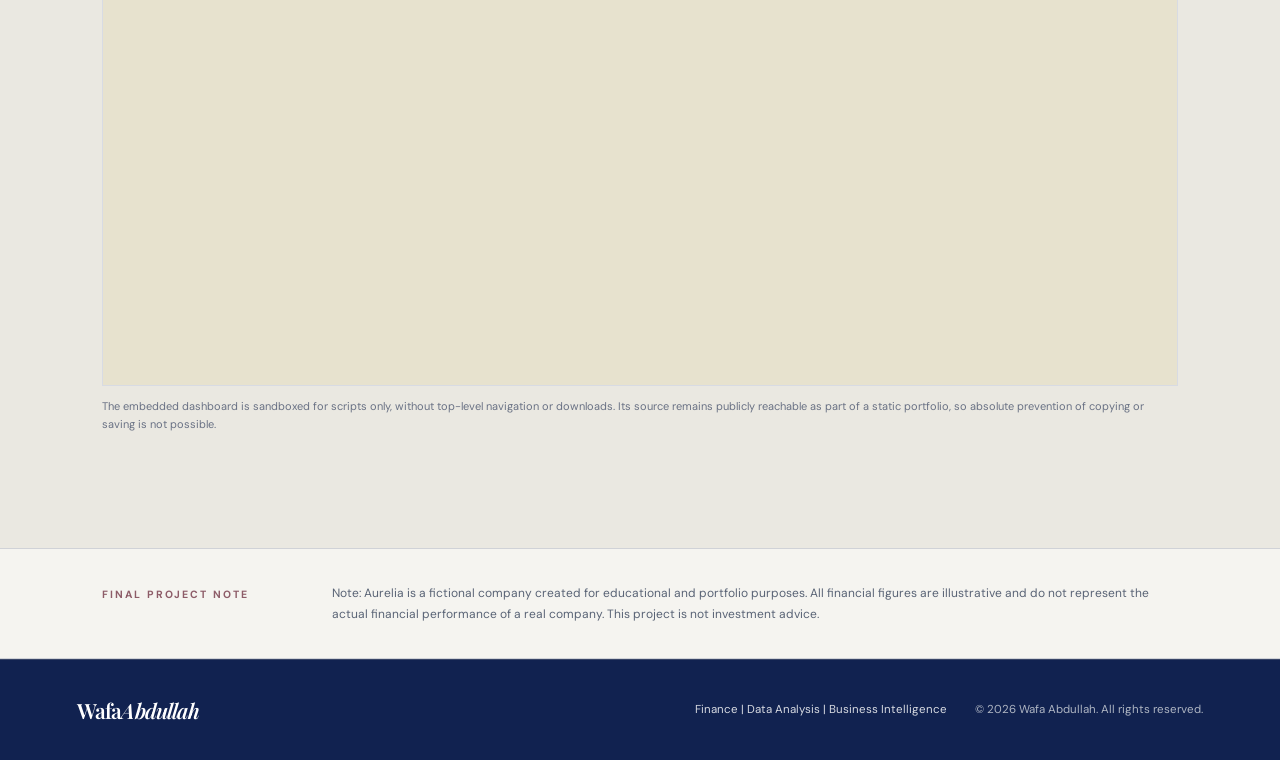
==== commit 625784e6: "Improve Aurelia read-only PDF preview" ====
--- a/aurelia.html
+++ b/aurelia.html
@@ -12,6 +12,7 @@
   <link href="https://fonts.googleapis.com/css2?family=DM+Sans:opsz,wght@9..40,400;9..40,500;9..40,600;9..40,700&family=Playfair+Display:ital,wght@0,500;0,600;0,700;1,500&display=swap" rel="stylesheet" />
   <link rel="stylesheet" href="style.css" />
   <link rel="stylesheet" href="aurelia.css" />
+  <link rel="stylesheet" href="pdf-viewer.css" />
 </head>
 <body class="aurelia-page">
   <a class="skip-link" href="#main">Skip to content</a>
@@ -28,7 +29,7 @@
     <section class="aurelia-hero" aria-labelledby="project-title">
       <div class="aurelia-hero-inner">
         <a class="aurelia-back" href="index.html#projects">← Back to selected work</a>
-        <p class="eyebrow light">Independent finance project · Financial Analysis · Financial Modeling · Data Visualization</p>
+        <p class="eyebrow light">Independent finance project · Financial Analysis | Financial Modeling | Forecasting | Data Visualization</p>
         <h1 id="project-title">Aurelia <em>– Financial Analysis</em><span>&amp; Interactive Dashboard</span></h1>
         <p class="aurelia-lead">A structured review of a fictional e-commerce and cloud services company, covering historical financial performance for FY2021–FY2025 and forecasts for FY2026E–FY2028E.</p>
         <p class="aurelia-context-line">Independent portfolio project <span>·</span> Fictional company <span>·</span> Illustrative figures</p>
@@ -49,31 +50,41 @@
           <li><span>01</span>Organized historical financial data.</li>
           <li><span>02</span>Built structured financial statements in Excel.</li>
           <li><span>03</span>Analyzed revenue growth and profitability.</li>
-          <li><span>04</span>Examined business segment performance.</li>
-          <li><span>05</span>Developed forecasts for FY2026E–FY2028E.</li>
-          <li><span>06</span>Created visual representations of financial results.</li>
+          <li><span>04</span>Calculated and reviewed financial indicators.</li>
+          <li><span>05</span>Examined business segment performance.</li>
+          <li><span>06</span>Developed forecasts for FY2026E–FY2028E.</li>
+          <li><span>07</span>Created visual representations of financial results.</li>
         </ol>
+        <section class="tool-item" aria-labelledby="scope-title">
+          <span id="scope-title">05 — Project Scope</span>
+          <p>Historical analysis covers FY2021–FY2025, with forecasts for FY2026E–FY2028E. The workbook is available as an official PDF export alongside a separate interactive HTML dashboard.</p>
+        </section>
       </div>
       <aside class="tools-panel">
-        <p class="eyebrow">05 — Tools &amp; Technologies</p>
+        <p class="eyebrow">06 — Tools &amp; Technologies</p>
         <h2>Tools used<br /><em>in the work.</em></h2>
         <div class="tool-item"><span>Microsoft Excel</span><p>Financial modeling, calculations, financial statements and forecasting.</p></div>
         <div class="tool-item"><span>HTML, CSS &amp; JavaScript</span><p>Interactive financial dashboard and data visualization.</p></div>
       </aside>
     </section>
 
+    <section class="aurelia-note" aria-label="Key learning">
+      <p class="eyebrow">07 — Key Learning</p>
+      <p>This project strengthened my financial statement analysis, modeling and forecasting, performance evaluation, data organization and interpretation, and visualization skills.</p>
+    </section>
+
     <section class="aurelia-deliverables" aria-labelledby="deliverables-title">
-      <div class="aurelia-section-heading"><p class="eyebrow">06 — Project Deliverables</p><h2 id="deliverables-title">Two views of<br /><em>the same analysis.</em></h2><p>The supplied print-ready report and interactive dashboard are presented separately below. The report available in this repository is a PDF export, not an editable Excel workbook.</p></div>
+      <div class="aurelia-section-heading"><p class="eyebrow">08 — Project Deliverables</p><h2 id="deliverables-title">Two views of<br /><em>the same analysis.</em></h2><p>The workbook is available as an official print-ready PDF export, with the interactive HTML dashboard presented separately below. The PDF is not an editable Excel workbook.</p></div>
       <div class="deliverable-cards">
-        <a class="deliverable-card" href="#workbook-preview"><span class="deliverable-number">01</span><span class="deliverable-type">PDF document preview</span><strong>Financial Analysis Report</strong><span>Historical statements, financial calculations, forecasts and valuation sections.</span><span class="deliverable-link">View report preview ↓</span></a>
-        <a class="deliverable-card deliverable-card-dark" href="#dashboard"><span class="deliverable-number">02</span><span class="deliverable-type">Interactive HTML</span><strong>Financial Dashboard</strong><span>Explore the dashboard pages and year selector using the controls inside the preview.</span><span class="deliverable-link">Explore dashboard ↓</span></a>
+        <a class="deliverable-card" href="#workbook-preview"><span class="deliverable-number">01</span><span class="deliverable-type">PDF document preview</span><strong>Financial Analysis Workbook</strong><span>Historical statements, financial calculations, forecasts and valuation sections.</span><span class="deliverable-link">View Financial Workbook ↓</span></a>
+        <a class="deliverable-card deliverable-card-dark" href="#dashboard"><span class="deliverable-number">02</span><span class="deliverable-type">Interactive HTML</span><strong>Financial Dashboard</strong><span>Explore the dashboard pages and year selector using the controls inside the preview.</span><span class="deliverable-link">Explore Interactive Dashboard ↓</span></a>
       </div>
     </section>
 
     <section class="preview-section workbook-section" id="workbook-preview" aria-labelledby="workbook-title">
       <div class="preview-heading">
-        <div><p class="eyebrow">Deliverable 01 — Document</p><h2 id="workbook-title">Financial Analysis <em>Report</em></h2></div>
-        <p>The available file is a 9-page print-ready PDF export. It can be read and scrolled here; its page navigation is not Excel worksheet navigation.</p>
+        <div><p class="eyebrow">Deliverable 01 — Workbook PDF</p><h2 id="workbook-title">Financial Analysis <em>Workbook</em></h2></div>
+        <p>Explore the official 9-page PDF version of the financial workbook. Scroll through the pages or use the controls below; this preview does not edit the original Excel model.</p>
       </div>
       <div class="pdf-page-nav" role="group" aria-label="Navigate PDF sections">
         <span>PDF sections</span>
@@ -86,16 +97,36 @@
         <button type="button" data-pdf-page="8" aria-pressed="false">Forecast</button>
         <button type="button" data-pdf-page="9" aria-pressed="false">DCF valuation</button>
       </div>
-      <div class="pdf-frame-shell">
-        <iframe id="workbook-pdf" class="pdf-frame" src="assets/aurelia/financial-analysis.pdf#page=1&amp;toolbar=0&amp;navpanes=0" title="Aurelia financial analysis report PDF preview" loading="lazy" referrerpolicy="same-origin"></iframe>
+      <div class="pdf-reader" id="pdf-reader" aria-label="Read-only financial workbook PDF preview">
+        <div class="pdf-reader-toolbar" role="group" aria-label="Report page and zoom controls">
+          <div class="pdf-reader-group">
+            <button type="button" data-reader-previous aria-label="Previous report page">← Previous</button>
+            <span class="pdf-reader-counter" data-page-counter aria-live="polite">Loading pages</span>
+            <button type="button" data-reader-next aria-label="Next report page">Next →</button>
+          </div>
+          <div class="pdf-reader-group">
+            <button type="button" data-reader-zoom-out aria-label="Zoom out">−</button>
+            <span class="pdf-reader-zoom" data-zoom-label>100%</span>
+            <button type="button" data-reader-zoom-in aria-label="Zoom in">+</button>
+          </div>
+        </div>
+        <div class="pdf-reader-viewport" tabindex="0" aria-label="Scroll through the financial workbook PDF pages">
+          <div class="pdf-reader-pages"></div>
+        </div>
+        <p class="pdf-reader-status" data-reader-status aria-live="polite">Loading the financial workbook…</p>
+        <details class="pdf-reader-text" data-reader-text>
+          <summary>Read the current page as text</summary>
+          <p>The PDF is not tagged for accessibility. This text view reads table entries sequentially; the visual layout is shown above.</p>
+          <pre data-reader-text-output aria-live="polite"></pre>
+        </details>
       </div>
-      <p class="preview-caption">This preview is for reading only. Browser PDF controls and direct access to a publicly hosted file may vary by device and cannot be fully disabled.</p>
+      <p class="preview-caption">This preview is for reading only. Its pages are rendered from a publicly hosted PDF; saving, copying or capturing public content cannot be completely prevented.</p>
     </section>
 
     <section class="preview-section dashboard-section" id="dashboard" aria-labelledby="dashboard-title">
       <div class="preview-heading">
         <div><p class="eyebrow">Deliverable 02 — Interactive dashboard</p><h2 id="dashboard-title">Explore the <em>dashboard.</em></h2></div>
-        <p>Use the dashboard’s own page buttons and fiscal-year selector. Its layout and interactions are retained from the supplied HTML prototype.</p>
+        <p>Use the dashboard’s own page buttons and fiscal-year selector. Its layout and interactions are retained from the supplied HTML prototype. On smaller screens, swipe horizontally to explore the full dashboard.</p>
       </div>
       <div class="dashboard-viewport">
         <iframe class="dashboard-frame" src="assets/aurelia/dashboard.html" title="Interactive Aurelia financial dashboard" loading="lazy" sandbox="allow-scripts" referrerpolicy="no-referrer"></iframe>
@@ -125,12 +156,8 @@
     document.querySelector('.site-header').classList.toggle('scrolled', window.scrollY > 10);
     window.addEventListener('scroll', () => document.querySelector('.site-header').classList.toggle('scrolled', window.scrollY > 10), { passive: true });
     document.getElementById('year').textContent = new Date().getFullYear();
-    const pdf = document.getElementById('workbook-pdf');
-    document.querySelectorAll('[data-pdf-page]').forEach(button => button.addEventListener('click', () => {
-      const page = button.dataset.pdfPage;
-      pdf.src = `assets/aurelia/financial-analysis.pdf#page=${page}&toolbar=0&navpanes=0`;
-      document.querySelectorAll('[data-pdf-page]').forEach(item => item.setAttribute('aria-pressed', String(item === button)));
-    }));
   </script>
+  <script defer src="assets/vendor/pdfjs/pdf.min.js"></script>
+  <script defer src="pdf-viewer.js"></script>
 </body>
 </html>
--- a/pdf-viewer.css
+++ b/pdf-viewer.css
@@ -0,0 +1,2 @@
+.pdf-reader{border:1px solid var(--line);background:#eae8e1;padding:10px}.pdf-reader-toolbar{display:flex;align-items:center;justify-content:space-between;gap:12px;flex-wrap:wrap;padding:6px 2px 10px}.pdf-reader-group{display:flex;align-items:center;gap:6px;flex-wrap:wrap}.pdf-reader-toolbar button{min-height:38px;min-width:38px;background:var(--paper);border:1px solid var(--line);color:var(--navy);padding:7px 10px;cursor:pointer;font-size:12px;font-weight:600}.pdf-reader-toolbar button:hover:not(:disabled){background:var(--navy);border-color:var(--navy);color:white}.pdf-reader-toolbar button:disabled,.pdf-page-nav button:disabled{opacity:.45;cursor:not-allowed}.pdf-reader-counter,.pdf-reader-zoom{font-size:11px;font-weight:700;color:var(--navy);white-space:nowrap;padding:0 4px}.pdf-reader-viewport{height:min(72vh,800px);min-height:440px;overflow:auto;overscroll-behavior:contain;background:#d5d3cd;border:1px solid var(--line);-webkit-overflow-scrolling:touch;touch-action:pan-x pan-y}.pdf-reader-pages{position:relative;display:flex;flex-direction:column;align-items:flex-start;gap:12px;padding:12px;min-width:100%}.pdf-reader-page{flex:none;background:#fff;box-shadow:0 3px 12px rgba(17,34,80,.12);overflow:hidden}.pdf-reader-page canvas{display:block;width:100%;height:100%}.pdf-reader-status{font-size:11px;color:#596375;margin:9px 2px 1px;line-height:1.5}.pdf-reader-hint{font-size:11px;color:#596375;margin:0 0 12px}.pdf-reader-viewport:focus-visible{outline:3px solid #96733d;outline-offset:2px}@media(max-width:650px){.pdf-reader{padding:7px}.pdf-reader-toolbar{align-items:flex-start;gap:8px}.pdf-reader-group{gap:4px}.pdf-reader-viewport{height:65vh;min-height:380px}.pdf-reader-pages{gap:9px;padding:9px}.pdf-reader-toolbar button{padding:6px 9px;min-height:40px}.pdf-reader-counter,.pdf-reader-zoom{font-size:10px}}
+.pdf-reader-text{margin:11px 2px 2px;border-top:1px solid var(--line);padding-top:10px;font-size:12px}.pdf-reader-text summary{cursor:pointer;font-weight:700;color:var(--navy);width:fit-content}.pdf-reader-text p{margin:9px 0;color:#596375;font-size:11px}.pdf-reader-text pre{white-space:pre-wrap;overflow-wrap:anywhere;max-height:300px;overflow:auto;background:#fff;border:1px solid var(--line);padding:12px;font:12px/1.6 var(--sans);color:var(--ink)}
